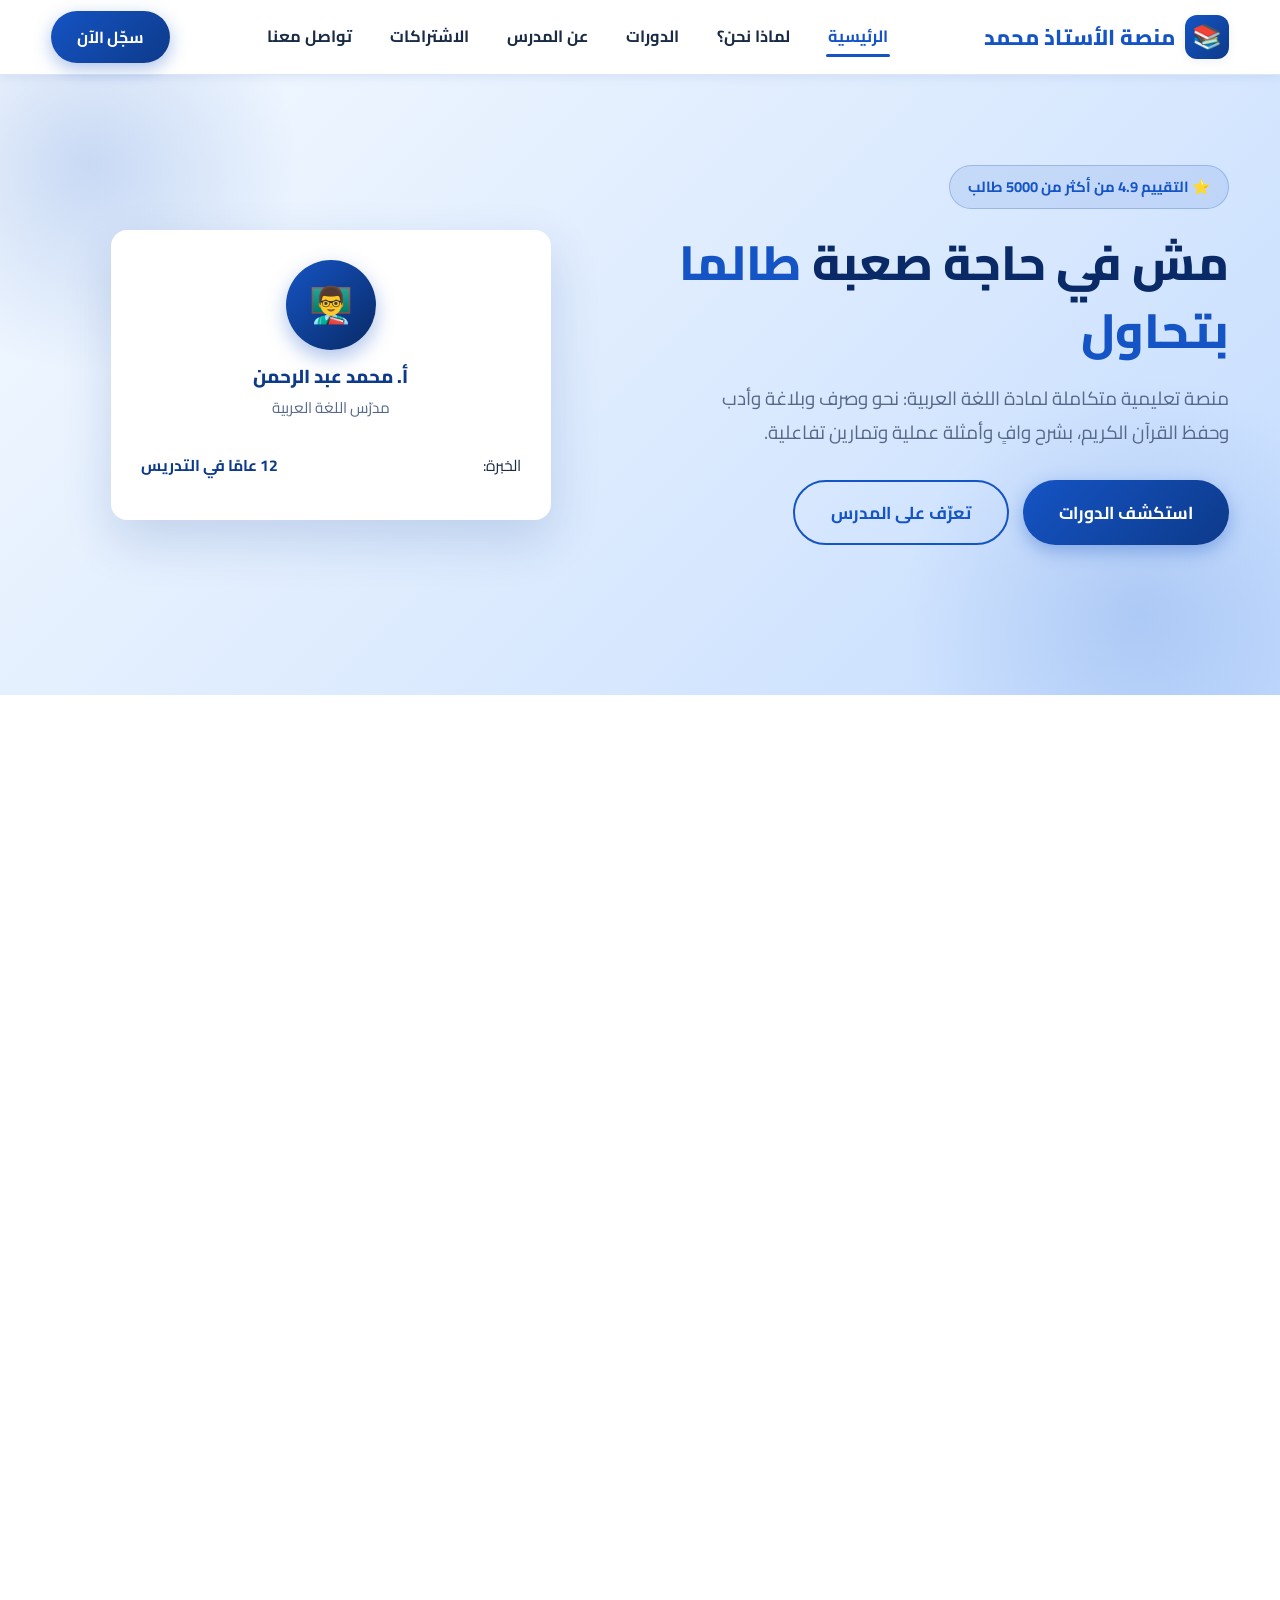
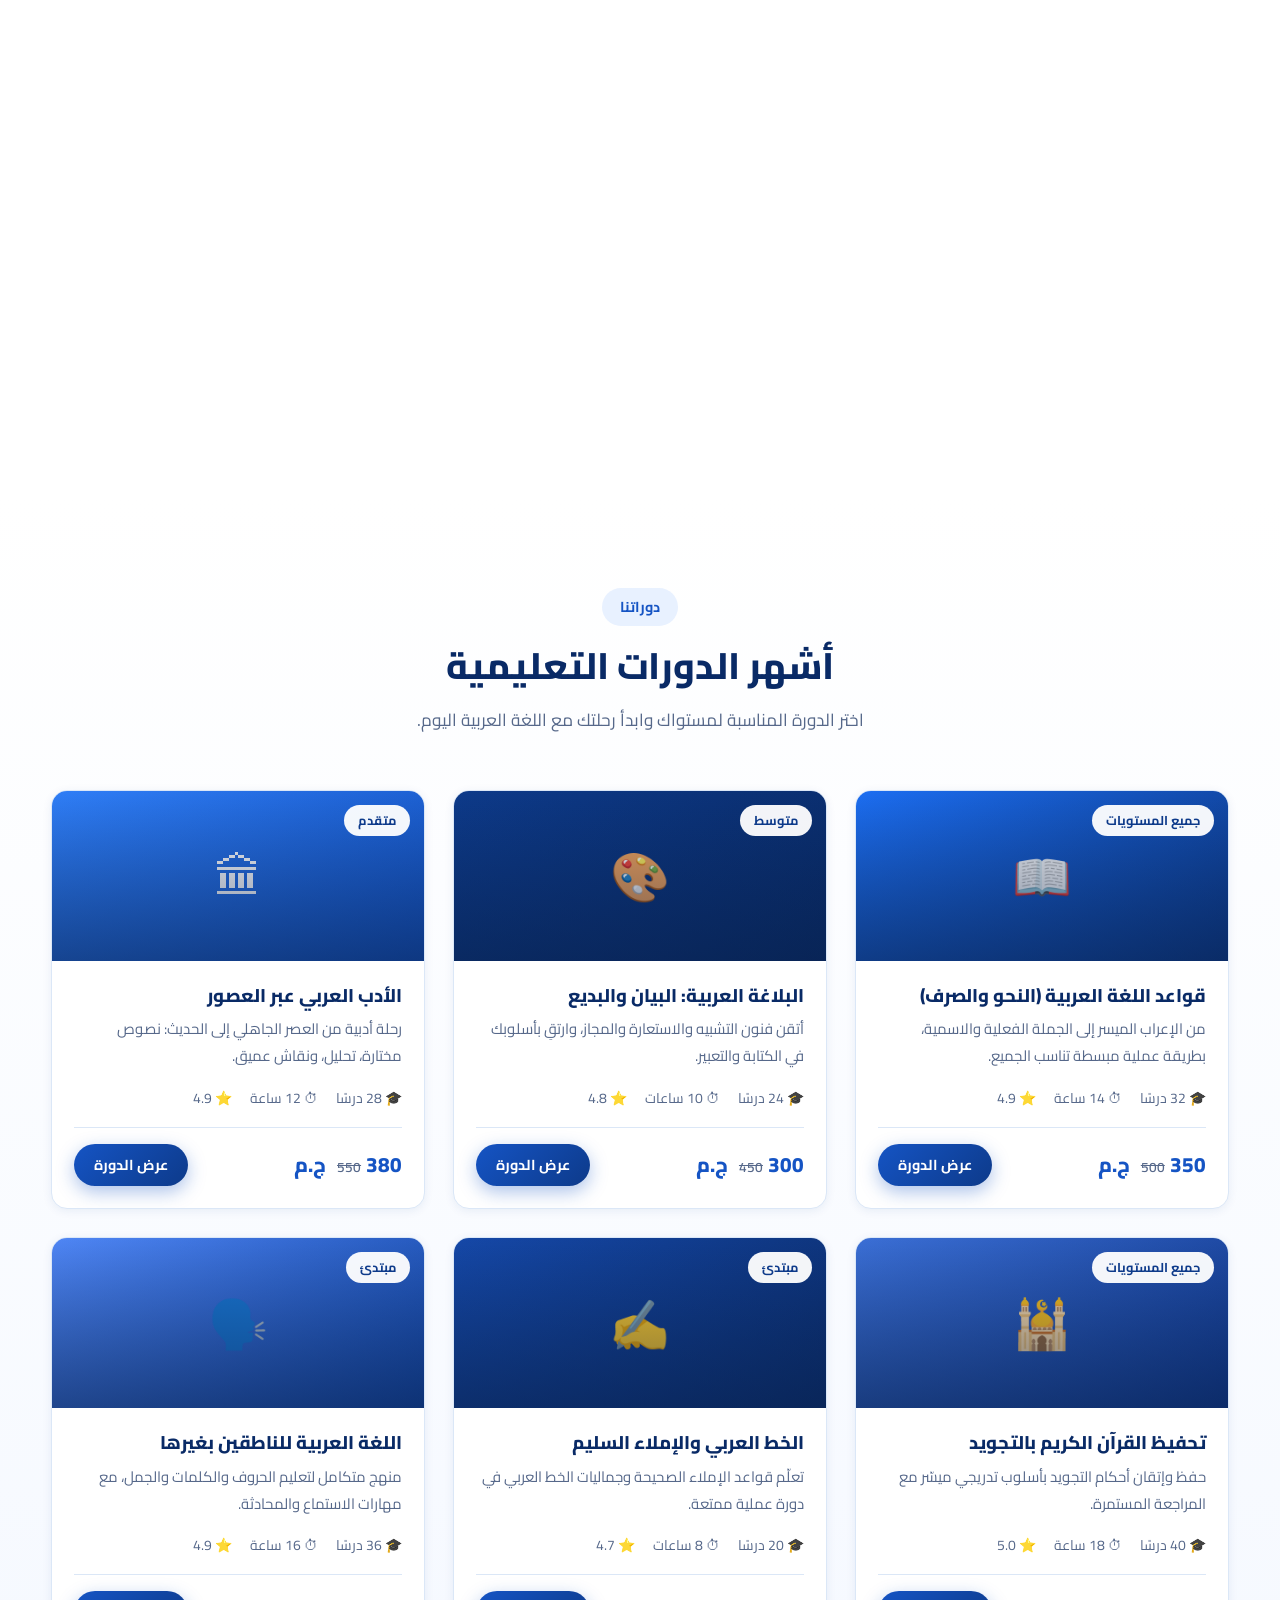
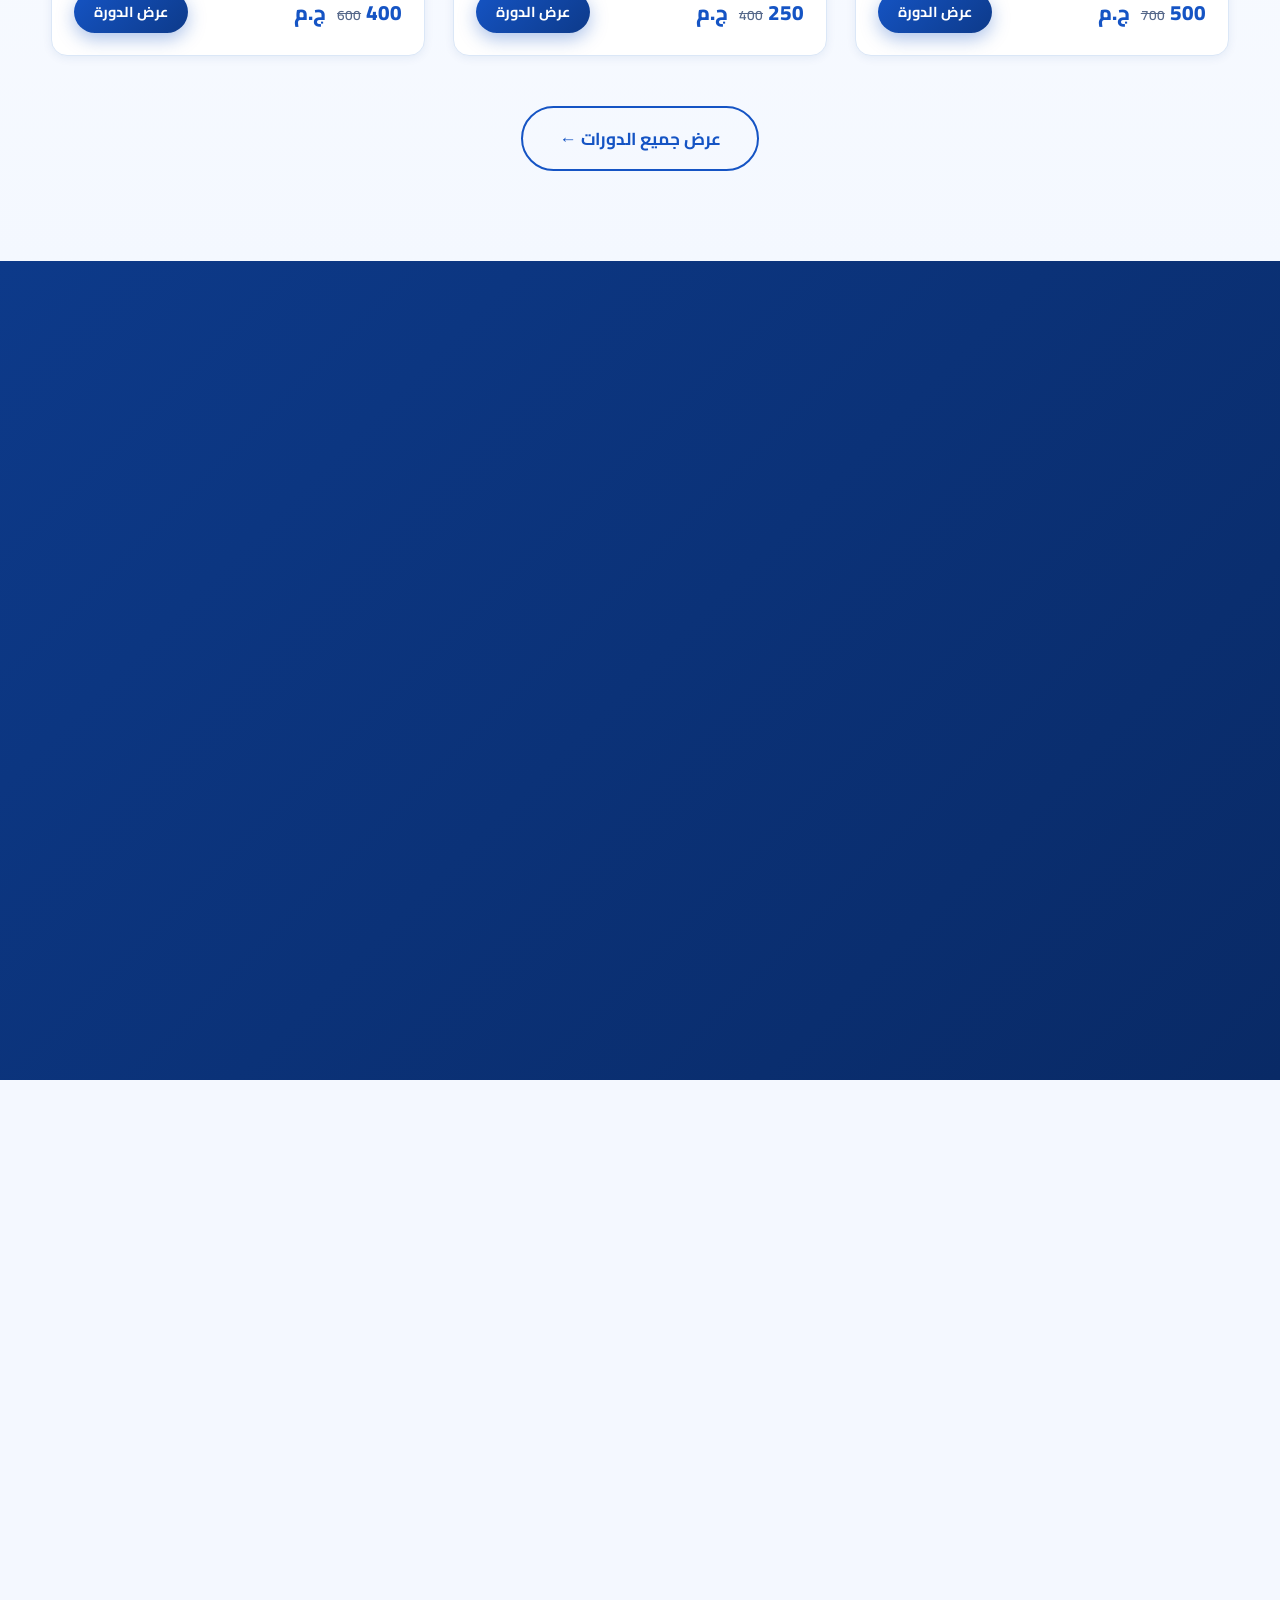
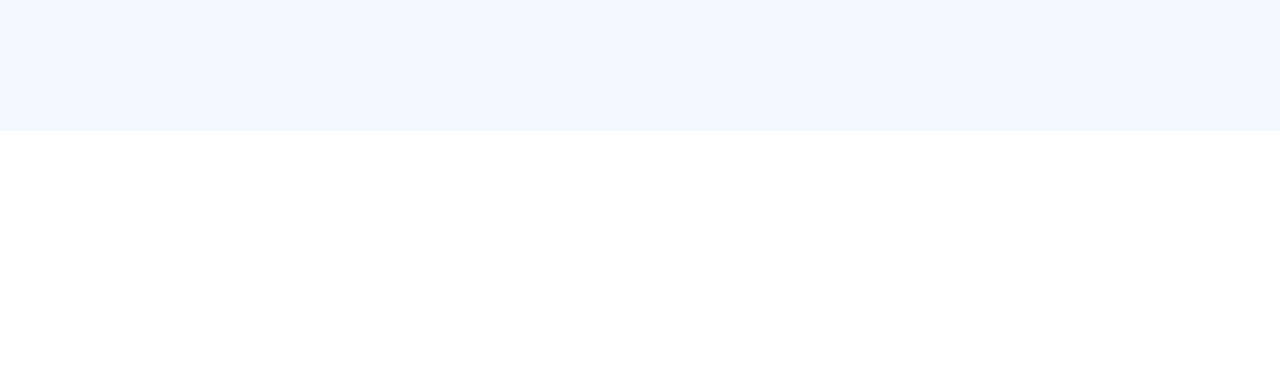
==== index.html @ e125569a "111" ====
<!DOCTYPE html>
<html lang="ar" dir="rtl">
<head>
  <meta charset="UTF-8" />
  <meta name="viewport" content="width=device-width, initial-scale=1.0" />
  <meta name="description" content="منصة الأستاذ محمد لتعليم اللغة العربية - قواعد، بلاغة، أدب، وقرآن كريم بطريقة عصرية وممتعة" />
  <title>منصة الأستاذ محمد | تعلم اللغة العربية باحتراف</title>

  <!-- خط Cairo العربي من Google Fonts -->
  <link rel="preconnect" href="https://fonts.googleapis.com" />
  <link rel="preconnect" href="https://fonts.gstatic.com" crossorigin />
  <link href="https://fonts.googleapis.com/css2?family=Cairo:wght@400;600;700;800;900&display=swap" rel="stylesheet" />

  <!-- ملف التنسيقات -->
  <link rel="stylesheet" href="css/style.css" />

  <link rel="icon" href="data:image/svg+xml,<svg xmlns='http://www.w3.org/2000/svg' viewBox='0 0 100 100'><text y='.9em' font-size='90'>📚</text></svg>" />
</head>
<body>

  <!-- ===================== شريط التنقل ===================== -->
  <nav class="navbar">
    <div class="container">
      <a href="index.html" class="logo">
        <span class="logo-icon">📚</span>
        <span>منصة الأستاذ محمد</span>
      </a>

      <ul class="nav-links">
        <li><a href="#home" class="active">الرئيسية</a></li>
        <li><a href="#features">لماذا نحن؟</a></li>
        <li><a href="#courses">الدورات</a></li>
        <li><a href="#teacher">عن المدرس</a></li>
        <li><a href="#pricing">الاشتراكات</a></li>
        <li><a href="#contact">تواصل معنا</a></li>
      </ul>

      <div class="nav-actions">
        <a href="#contact" class="btn btn-primary">سجّل الآن</a>
        <button class="menu-toggle" aria-label="القائمة">☰</button>
      </div>
    </div>
  </nav>

  <!-- ===================== قسم البطل (Hero) ===================== -->
  <header class="hero" id="home">
    <div class="container">
      <div class="hero-text">
        <span class="hero-badge">⭐ التقييم 4.9 من أكثر من 5000 طالب</span>
        <h1>مش في حاجة صعبة <span>طالما بتحاول</span></h1>
        <p>منصة تعليمية متكاملة لمادة اللغة العربية: نحو وصرف وبلاغة وأدب وحفظ القرآن الكريم، بشرح وافٍ وأمثلة عملية وتمارين تفاعلية.</p>
        <div class="hero-cta">
          <a href="#courses" class="btn btn-primary btn-lg">استكشف الدورات</a>
          <a href="#teacher" class="btn btn-outline btn-lg">تعرّف على المدرس</a>
        </div>
      </div>

      <div class="hero-visual">
        <div class="hero-card reveal visible">
          <div class="teacher-avatar">👨‍🏫</div>
          <h3>أ. محمد عبد الرحمن</h3>
          <p class="role">مدرّس اللغة العربية</p>
          <div class="card-row"><span>الخبرة:</span><b>12 عامًا في التدريس</b></div>
        </div>
      </div>
    </div>
  </header>

  <!-- ===================== لماذا نحن؟ ===================== -->
  <section class="section features" id="features">
    <div class="container">
      <div class="section-head reveal">
        <span class="section-tag">مميزات المنصة</span>
        <h2>لماذا تختار منصة الأستاذ محمد؟</h2>
        <p>جمعنا لك كل ما تحتاجه لتتقن اللغة العربية في مكان واحد، بطرق تدريس حديثة تناسب جميع الأعمار والمستويات.</p>
      </div>

      <div class="features-grid">
        <div class="feature-card reveal">
          <div class="feature-icon">🎯</div>
          <h3>شرح مبسّط ومنهجي</h3>
          <p>دروس مرتبة خطوة بخطوة تبدأ معك من الأساسيات حتى الاحتراف، مع أمثلة من الحياة اليومية.</p>
        </div>
        <div class="feature-card reveal">
          <div class="feature-icon">🎥</div>
          <h3>فيديوهات عالية الجودة</h3>
          <p>دروس مسجّلة بوضوح تام مع شاشة شرائح تفاعلية، يمكنك مشاهدتها في أي وقت ومن أي مكان.</p>
        </div>
        <div class="feature-card reveal">
          <div class="feature-icon">📝</div>
          <h3>تمارين واختبارات تفاعلية</h3>
          <p>تدرب على ما تعلمته بتمارين متنوعة واختبارات تصحيح فوري لقياس مستواك باستمرار.</p>
        </div>
        <div class="feature-card reveal">
          <div class="feature-icon">🕒</div>
          <h3>حصص مباشرة أسبوعية</h3>
          <p>جلسات أسئلة وأجوبة مباشرة مع الأستاذ لمراجعة الدروس والإجابة عن استفساراتك.</p>
        </div>
        <div class="feature-card reveal">
          <div class="feature-icon">📜</div>
          <h3>شهادات إتمام معتمدة</h3>
          <p>احصل على شهادة إتمام لكل دورة، تعزز سيرتك الذاتية وتمنحك ثقة في مهاراتك.</p>
        </div>
        <div class="feature-card reveal">
          <div class="feature-icon">💬</div>
          <h3>مجتمع طلابي نشط</h3>
          <p>انضم إلى مجموعة طلابية يشارك فيها الجميع الأسئلة والإجابات والموارد التعليمية.</p>
        </div>
      </div>
    </div>
  </section>

  <!-- ===================== الدورات ===================== -->
  <section class="section courses-section" id="courses">
    <div class="container">
      <div class="section-head reveal">
        <span class="section-tag">دوراتنا</span>
        <h2>أشهر الدورات التعليمية</h2>
        <p>اختر الدورة المناسبة لمستواك وابدأ رحلتك مع اللغة العربية اليوم.</p>
      </div>

      <div class="courses-grid">
        <!-- دورة 1 -->
        <article class="course-card reveal">
          <div class="course-banner banner-1">
            <span>📖</span>
            <span class="course-level">جميع المستويات</span>
          </div>
          <div class="course-body">
            <h3>قواعد اللغة العربية (النحو والصرف)</h3>
            <p class="course-desc">من الإعراب الميسر إلى الجملة الفعلية والاسمية، بطريقة عملية مبسطة تناسب الجميع.</p>
            <div class="course-meta">
              <span>🎓 32 درسًا</span>
              <span>⏱ 14 ساعة</span>
              <span>⭐ 4.9</span>
            </div>
            <div class="course-footer">
              <span class="course-price">350 <small>500</small> ج.م</span>
              <a href="course.html" class="btn btn-primary btn-small">عرض الدورة</a>
            </div>
          </div>
        </article>

        <!-- دورة 2 -->
        <article class="course-card reveal">
          <div class="course-banner banner-2">
            <span>🎨</span>
            <span class="course-level">متوسط</span>
          </div>
          <div class="course-body">
            <h3>البلاغة العربية: البيان والبديع</h3>
            <p class="course-desc">أتقن فنون التشبيه والاستعارة والمجاز، وارتقِ بأسلوبك في الكتابة والتعبير.</p>
            <div class="course-meta">
              <span>🎓 24 درسًا</span>
              <span>⏱ 10 ساعات</span>
              <span>⭐ 4.8</span>
            </div>
            <div class="course-footer">
              <span class="course-price">300 <small>450</small> ج.م</span>
              <a href="course.html" class="btn btn-primary btn-small">عرض الدورة</a>
            </div>
          </div>
        </article>

        <!-- دورة 3 -->
        <article class="course-card reveal">
          <div class="course-banner banner-3">
            <span>🏛</span>
            <span class="course-level">متقدم</span>
          </div>
          <div class="course-body">
            <h3>الأدب العربي عبر العصور</h3>
            <p class="course-desc">رحلة أدبية من العصر الجاهلي إلى الحديث: نصوص مختارة، تحليل، ونقاش عميق.</p>
            <div class="course-meta">
              <span>🎓 28 درسًا</span>
              <span>⏱ 12 ساعة</span>
              <span>⭐ 4.9</span>
            </div>
            <div class="course-footer">
              <span class="course-price">380 <small>550</small> ج.م</span>
              <a href="course.html" class="btn btn-primary btn-small">عرض الدورة</a>
            </div>
          </div>
        </article>

        <!-- دورة 4 -->
        <article class="course-card reveal">
          <div class="course-banner banner-4">
            <span>🕌</span>
            <span class="course-level">جميع المستويات</span>
          </div>
          <div class="course-body">
            <h3>تحفيظ القرآن الكريم بالتجويد</h3>
            <p class="course-desc">حفظ وإتقان أحكام التجويد بأسلوب تدريجي ميسّر مع المراجعة المستمرة.</p>
            <div class="course-meta">
              <span>🎓 40 درسًا</span>
              <span>⏱ 18 ساعة</span>
              <span>⭐ 5.0</span>
            </div>
            <div class="course-footer">
              <span class="course-price">500 <small>700</small> ج.م</span>
              <a href="course.html" class="btn btn-primary btn-small">عرض الدورة</a>
            </div>
          </div>
        </article>

        <!-- دورة 5 -->
        <article class="course-card reveal">
          <div class="course-banner banner-5">
            <span>✍️</span>
            <span class="course-level">مبتدئ</span>
          </div>
          <div class="course-body">
            <h3>الخط العربي والإملاء السليم</h3>
            <p class="course-desc">تعلّم قواعد الإملاء الصحيحة وجماليات الخط العربي في دورة عملية ممتعة.</p>
            <div class="course-meta">
              <span>🎓 20 درسًا</span>
              <span>⏱ 8 ساعات</span>
              <span>⭐ 4.7</span>
            </div>
            <div class="course-footer">
              <span class="course-price">250 <small>400</small> ج.م</span>
              <a href="course.html" class="btn btn-primary btn-small">عرض الدورة</a>
            </div>
          </div>
        </article>

        <!-- دورة 6 -->
        <article class="course-card reveal">
          <div class="course-banner banner-6">
            <span>🗣️</span>
            <span class="course-level">مبتدئ</span>
          </div>
          <div class="course-body">
            <h3>اللغة العربية للناطقين بغيرها</h3>
            <p class="course-desc">منهج متكامل لتعليم الحروف والكلمات والجمل، مع مهارات الاستماع والمحادثة.</p>
            <div class="course-meta">
              <span>🎓 36 درسًا</span>
              <span>⏱ 16 ساعة</span>
              <span>⭐ 4.9</span>
            </div>
            <div class="course-footer">
              <span class="course-price">400 <small>600</small> ج.م</span>
              <a href="course.html" class="btn btn-primary btn-small">عرض الدورة</a>
            </div>
          </div>
        </article>
      </div>

      <div class="center-btn reveal">
        <a href="courses.html" class="btn btn-outline btn-lg">عرض جميع الدورات ←</a>
      </div>
    </div>
  </section>

  <!-- ===================== عن المدرس ===================== -->
  <section class="section teacher-section" id="teacher">
    <div class="container">
      <div class="section-head reveal">
        <span class="section-tag">تعرّف على المدرس</span>
        <h2>من هو أ. محمد عبد الرحمن؟</h2>
        <p>مدرس لغة عربية بخبرة تتجاوز 12 عامًا في تدريس مختلف المراحل التعليمية.</p>
      </div>

      <div class="teacher-grid">
        <div class="teacher-photo reveal">
          <div class="avatar-lg">👨‍🏫</div>
          <h3>أ. محمد عبد الرحمن</h3>
          <p>مدرّس اللغة العربية وعلومها</p>
        </div>
        <div class="teacher-info reveal">
          <p>
            حاصل على ليسانس الآداب قسم اللغة العربية، وليسانس دار العلوم، وخبير معتمد في تدريس النحو
            والبلاغة والأدب من الوزارة. يمتلك خبرة تزيد عن 12 عامًا في تدريس طلاب المرحلة الثانوية والجامعية
            وكذلك الراغبين في إتقان اللغة العربية من غير الناطقين بها.
          </p>
          <ul class="teacher-list">
            <li><span class="check">✓</span> تدريس النحو والصرف بمنهجية جديدة تجعل القواعد سهلة وممتعة</li>
            <li><span class="check">✓</span> إعداد أكثر من 40 دورة تعليمية منظمة ومنفذة باحترافية</li>
            <li><span class="check">✓</span> حاصل على شهادة إجازة في القرآن الكريم برواية حفص عن عاصم</li>
            <li><span class="check">✓</span> مدرب معتمد في تنمية مهارات الكتابة والتعبير وتحليل النصوص</li>
            <li><span class="check">✓</span> مؤسس مبادرات لنشر حب اللغة العربية بين النشء</li>
          </ul>
          <div class="teacher-chips">
            <span class="chip">🎓 ليسانس آداب - لغة عربية</span>
            <span class="chip">🎓 ليسانس دار العلوم</span>
            <span class="chip">📜 إجازة قرآن</span>
            <span class="chip">👨‍🏫 خبير تدريس</span>
          </div>
        </div>
      </div>
    </div>
  </section>

  <!-- ===================== آراء الطلاب ===================== -->
  <section class="section testimonials" id="testimonials">
    <div class="container">
      <div class="section-head reveal">
        <span class="section-tag">ماذا قالوا عنا؟</span>
        <h2>آراء طلابنا</h2>
        <p>تجارب حقيقية من طلاب استفادوا من المنصة وحققوا نتائج مذهلة.</p>
      </div>

      <div class="testimonials-grid">
        <div class="testimonial-card reveal">
          <div class="testimonial-stars">★★★★★</div>
          <blockquote>كان النحو هو العائق الأكبر أمامي، لكن بعد دورة الأستاذ محمد أصبحت أشرح القواعد لزملائي! أسلوب رائع وبسيط جدًا.</blockquote>
          <div class="testimonial-author">
            <span class="testimonial-avatar">أ</span>
            <div>
              <b>أحمد سعيد</b>
              <span>طالب بالصف الثالث الثانوي</span>
            </div>
          </div>
        </div>

        <div class="testimonial-card reveal">
          <div class="testimonial-stars">★★★★★</div>
          <blockquote>دورة البلاغة فاقت توقعاتي تمامًا. التمارين التفاعلية والحصص المباشرة جعلتني أعشق المادة بدلًا من حفظها فقط.</blockquote>
          <div class="testimonial-author">
            <span class="testimonial-avatar">م</span>
            <div>
              <b>مريم خالد</b>
              <span>طالبة جامعية - كلية الآداب</span>
            </div>
          </div>
        </div>

        <div class="testimonial-card reveal">
          <div class="testimonial-stars">★★★★★</div>
          <blockquote>ابنتي الصغيرة تتعلم الآن على منصة الأستاذ محمد وتحفظ القرآن بإتقان مع التجويد. شرح هادئ ومشجع يناسب الأطفال.</blockquote>
          <div class="testimonial-author">
            <span class="testimonial-avatar">س</span>
            <div>
              <b>سارة محمود</b>
              <span>ولية أمر - تحفيظ قرآن</span>
            </div>
          </div>
        </div>
      </div>
    </div>
  </section>

  <!-- ===================== الاشتراكات ===================== -->
  <section class="section pricing-section" id="pricing">
    <div class="container">
      <div class="section-head reveal">
        <span class="section-tag">باقات الاشتراك</span>
        <h2>اختر الخطة المناسبة لك</h2>
        <p>اشتراكات مرنة تناسب الجميع، مع خصومات خاصة للطلاب والاشتراكات العائلية.</p>
      </div>

      <div class="pricing-grid">
        <div class="price-card reveal">
          <h3>الاشتراك الأساسي</h3>
          <div class="price-amount">200 <small>ج.م / شهريًا</small></div>
          <ul>
            <li><span class="check">✓</span> الوصول إلى 5 دورات مسجلة</li>
            <li><span class="check">✓</span> فيديوهات بجودة عالية</li>
            <li><span class="check">✓</span> تمارين تفاعلية</li>
            <li><span class="check">✓</span> شهادة إتمام</li>
            <li><span class="check">✗</span> حصص مباشرة أسبوعية</li>
          </ul>
          <a href="#contact" class="btn btn-outline">ابدأ الآن</a>
        </div>

        <div class="price-card featured reveal">
          <span class="badge">الأكثر شيوعًا</span>
          <h3>الاشتراك الاحترافي</h3>
          <div class="price-amount">350 <small>ج.م / شهريًا</small></div>
          <ul>
            <li><span class="check">✓</span> الوصول إلى جميع الدورات المسجلة</li>
            <li><span class="check">✓</span> حصص مباشرة أسبوعية</li>
            <li><span class="check">✓</span> تصحيح رسائل اللجوء للمدرس</li>
            <li><span class="check">✓</span> مذاكرات ومراجعات نهائية</li>
            <li><span class="check">✓</span> شهادات + إمكانية التحميل</li>
          </ul>
          <a href="#contact" class="btn btn-primary">ابدأ الآن</a>
        </div>

        <div class="price-card reveal">
          <h3>الاشتراك العائلي</h3>
          <div class="price-amount">600 <small>ج.م / شهريًا</small></div>
          <ul>
            <li><span class="check">✓</span> حتى 4 حسابات لأفراد العائلة</li>
            <li><span class="check">✓</span> جميع مزايا الاشتراك الاحترافي</li>
            <li><span class="check">✓</span> جدول مذاكرة مخصص لكل فرد</li>
            <li><span class="check">✓</span> تقارير تقدم أسبوعية</li>
            <li><span class="check">✓</span> دعم فني مميز</li>
          </ul>
          <a href="#contact" class="btn btn-outline">ابدأ الآن</a>
        </div>
      </div>
    </div>
  </section>

  <!-- ===================== تواصل معنا ===================== -->
  <section class="section contact-section" id="contact">
    <div class="container">
      <div class="section-head reveal">
        <span class="section-tag">تواصل معنا</span>
        <h2>هل لديك سؤال؟ راسلنا</h2>
        <p>يسعدنا تواصلك معنا للإجابة عن استفساراتك أو حجز مكان في أي دورة.</p>
      </div>

      <div class="contact-grid">
        <form class="contact-form reveal">
          <div class="form-row">
            <div class="form-group">
              <label for="name">الاسم الكامل</label>
              <input type="text" id="name" placeholder="أدخل اسمك الكامل" />
            </div>
            <div class="form-group">
              <label for="phone">رقم الهاتف</label>
              <input type="tel" id="phone" placeholder="01xxxxxxxxx" />
            </div>
          </div>
          <div class="form-row">
            <div class="form-group">
              <label for="email">البريد الإلكتروني</label>
              <input type="email" id="email" placeholder="example@email.com" />
            </div>
            <div class="form-group">
              <label for="course-select">الدورة المطلوبة</label>
              <select id="course-select">
                <option value="">اختر دورة...</option>
                <option>قواعد اللغة العربية (النحو والصرف)</option>
                <option>البلاغة العربية</option>
                <option>الأدب العربي عبر العصور</option>
                <option>تحفيظ القرآن الكريم بالتجويد</option>
                <option>الخط العربي والإملاء</option>
                <option>اللغة العربية للناطقين بغيرها</option>
              </select>
            </div>
          </div>
          <div class="form-group">
            <label for="message">رسالتك</label>
            <textarea id="message" placeholder="اكتب رسالتك أو استفسارك هنا..."></textarea>
          </div>
          <button type="submit" class="btn btn-primary btn-lg" style="width: 100%;">إرسال الرسالة 📨</button>
        </form>

        <div class="contact-info reveal">
          <div class="info-card">
            <span class="info-icon">📍</span>
            <div>
              <b>العنوان</b>
              <span>12 شارع التحرير، القاهرة، مصر</span>
            </div>
          </div>
          <div class="info-card">
            <span class="info-icon">📞</span>
            <div>
              <b>رقم الهاتف</b>
              <span dir="ltr">+20 100 123 4567</span>
            </div>
          </div>
          <div class="info-card">
            <span class="info-icon">✉️</span>
            <div>
              <b>البريد الإلكتروني</b>
              <span dir="ltr">contact@mcademy.com</span>
            </div>
          </div>
          <div class="info-card">
            <span class="info-icon">🕘</span>
            <div>
              <b>مواعيد العمل</b>
              <span>السبت - الخميس | 9 صباحًا - 9 مساءً</span>
            </div>
          </div>
          <div class="socials">
            <a href="#" class="social-btn" aria-label="فيسبوك">📘</a>
            <a href="#" class="social-btn" aria-label="يوتيوب">▶️</a>
            <a href="#" class="social-btn" aria-label="واتساب">💬</a>
            <a href="#" class="social-btn" aria-label="تويتر">🐦</a>
          </div>
        </div>
      </div>
    </div>
  </section>

  <!-- ===================== الفوتر ===================== -->
  <footer class="footer">
    <div class="container">
      <div class="footer-grid">
        <div>
          <a href="index.html" class="logo">
            <span class="logo-icon">📚</span>
            <span>منصة الأستاذ محمد</span>
          </a>
          <p>منصة تعليمية متخصصة في اللغة العربية وعلومها، نهدف لنشر حب العربية وتيسير تعلمها لكل من يريد إتقانها.</p>
        </div>
        <div>
          <h4>روابط سريعة</h4>
          <ul class="footer-links">
            <li><a href="#home">الرئيسية</a></li>
            <li><a href="#courses">الدورات</a></li>
            <li><a href="#teacher">عن المدرس</a></li>
            <li><a href="#pricing">الاشتراكات</a></li>
          </ul>
        </div>
        <div>
          <h4>الدورات</h4>
          <ul class="footer-links">
            <li><a href="courses.html">قواعد اللغة العربية</a></li>
            <li><a href="courses.html">البلاغة العربية</a></li>
            <li><a href="courses.html">الأدب العربي</a></li>
            <li><a href="courses.html">تحفيظ القرآن</a></li>
          </ul>
        </div>
        <div>
          <h4>النشرة البريدية</h4>
          <p>اشترك ليصلك جديد الدورات والعروض الحصرية:</p>
          <form class="newsletter-box">
            <input type="email" placeholder="بريدك الإلكتروني..." />
            <button type="submit">اشترك</button>
          </form>
        </div>
      </div>
      <div class="footer-bottom">
        <p>© 2026 منصة الأستاذ محمد - جميع الحقوق محفوظة | صُنع بحب للغة العربية 💙</p>
      </div>
    </div>
  </footer>

  <!-- زر العودة للأعلى -->
  <button class="back-to-top" aria-label="العودة للأعلى">↑</button>

  <!-- ملف الجافاسكريبت -->
  <script src="js/main.js"></script>
</body>
</html>
---- css/style.css ----
/* =============================================
   منصة الأستاذ محمد - لغة عربية
   الألوان: أزرق وأبيض
   ============================================= */

:root {
  --primary: #1554c4;
  --primary-dark: #0d3a8a;
  --primary-darker: #092a66;
  --primary-light: #e8f1ff;
  --accent: #f5a623;
  --white: #ffffff;
  --off-white: #f4f8ff;
  --text: #1a2b45;
  --text-soft: #56688a;
  --border: #dbe7f7;
  --shadow-sm: 0 2px 10px rgba(13, 58, 138, 0.08);
  --shadow-md: 0 8px 30px rgba(13, 58, 138, 0.12);
  --shadow-lg: 0 20px 50px rgba(13, 58, 138, 0.16);
  --radius: 16px;
  --radius-sm: 10px;
  --transition: transform 0.3s ease, box-shadow 0.3s ease, background-color 0.3s ease, color 0.3s ease, border-color 0.3s ease, opacity 0.3s ease, padding 0.3s ease;
}

* {
  margin: 0;
  padding: 0;
  box-sizing: border-box;
}

html {
  scroll-behavior: smooth;
}

body {
  font-family: "Cairo", "Tajawal", "Segoe UI", Tahoma, sans-serif;
  background: var(--white);
  color: var(--text);
  direction: rtl;
  line-height: 1.8;
  overflow-x: hidden;
}

h1, h2, h3, h4, h5, h6 {
  font-weight: 800;
  line-height: 1.4;
  color: var(--primary-darker);
}

a {
  text-decoration: none;
  color: inherit;
}

img {
  max-width: 100%;
  display: block;
}

.container {
  width: min(1200px, 92%);
  margin-inline: auto;
}

/* ===================== شريط التنقل ===================== */
.navbar {
  position: sticky;
  top: 0;
  z-index: 1000;
  background: rgba(255, 255, 255, 0.92);
  backdrop-filter: blur(12px);
  border-bottom: 1px solid var(--border);
  box-shadow: var(--shadow-sm);
}

.navbar .container {
  display: flex;
  align-items: center;
  justify-content: space-between;
  height: 74px;
}

.logo {
  display: flex;
  align-items: center;
  gap: 10px;
  font-size: 1.35rem;
  font-weight: 800;
  color: var(--primary);
}

.logo-icon {
  width: 44px;
  height: 44px;
  border-radius: 12px;
  background: linear-gradient(135deg, var(--primary), var(--primary-dark));
  display: grid;
  place-items: center;
  color: #fff;
  font-size: 1.5rem;
  box-shadow: var(--shadow-sm);
}

.nav-links {
  display: flex;
  align-items: center;
  gap: 34px;
  list-style: none;
}

.nav-links a {
  font-weight: 700;
  font-size: 1.02rem;
  color: var(--text);
  position: relative;
  padding: 6px 2px;
  transition: var(--transition);
}

.nav-links a::after {
  content: "";
  position: absolute;
  bottom: 0;
  right: 0;
  width: 0;
  height: 3px;
  border-radius: 3px;
  background: var(--primary);
  transition: var(--transition);
}

.nav-links a:hover,
.nav-links a.active {
  color: var(--primary);
}

.nav-links a:hover::after,
.nav-links a.active::after {
  width: 100%;
}

.nav-actions {
  display: flex;
  align-items: center;
  gap: 12px;
}

.btn {
  display: inline-flex;
  align-items: center;
  justify-content: center;
  gap: 8px;
  padding: 12px 26px;
  border-radius: 50px;
  font-family: inherit;
  font-size: 1rem;
  font-weight: 700;
  border: none;
  cursor: pointer;
  transition: var(--transition);
}

.btn-primary {
  background: linear-gradient(135deg, var(--primary), var(--primary-dark));
  color: #fff;
  box-shadow: 0 6px 18px rgba(21, 84, 196, 0.35);
}

.btn-primary:hover {
  transform: translateY(-3px);
  box-shadow: 0 10px 26px rgba(21, 84, 196, 0.45);
}

.btn-outline {
  background: transparent;
  border: 2px solid var(--primary);
  color: var(--primary);
}

.btn-outline:hover {
  background: var(--primary-light);
}

.btn-light {
  background: #fff;
  color: var(--primary);
  box-shadow: 0 6px 18px rgba(0, 0, 0, 0.15);
}

.btn-light:hover {
  transform: translateY(-3px);
}

.btn-lg {
  padding: 15px 36px;
  font-size: 1.08rem;
}

.menu-toggle {
  display: none;
  background: none;
  border: none;
  font-size: 1.8rem;
  color: var(--primary-dark);
  cursor: pointer;
}

/* ===================== قسم البطل ===================== */
.hero {
  position: relative;
  background: linear-gradient(135deg, #f4f9ff 0%, #dbeafe 55%, #c4dcff 100%);
  padding: 90px 0 110px;
  overflow: hidden;
}

.hero::before {
  content: "";
  position: absolute;
  top: -120px;
  left: -120px;
  width: 420px;
  height: 420px;
  border-radius: 50%;
  background: radial-gradient(circle, rgba(21, 84, 196, 0.18), transparent 70%);
}

.hero::after {
  content: "";
  position: absolute;
  bottom: -160px;
  right: -100px;
  width: 480px;
  height: 480px;
  border-radius: 50%;
  background: radial-gradient(circle, rgba(21, 84, 196, 0.16), transparent 70%);
}

.hero .container {
  position: relative;
  z-index: 2;
  display: grid;
  grid-template-columns: 1fr 1fr;
  gap: 60px;
  align-items: center;
}

.hero-badge {
  display: inline-flex;
  align-items: center;
  gap: 8px;
  background: rgba(21, 84, 196, 0.1);
  color: var(--primary);
  border: 1px solid rgba(21, 84, 196, 0.25);
  padding: 8px 18px;
  border-radius: 50px;
  font-size: 0.92rem;
  font-weight: 700;
  margin-bottom: 20px;
}

.hero h1 {
  font-size: 3rem;
  margin-bottom: 18px;
}

.hero h1 span {
  color: var(--primary);
  position: relative;
}

.hero p {
  font-size: 1.18rem;
  color: var(--text-soft);
  margin-bottom: 30px;
  max-width: 520px;
}

.hero-cta {
  display: flex;
  gap: 14px;
  flex-wrap: wrap;
  margin-bottom: 40px;
}

.hero-stats {
  display: flex;
  gap: 40px;
  flex-wrap: wrap;
}

.stat {
  text-align: center;
}

.stat strong {
  display: block;
  font-size: 1.9rem;
  color: var(--primary);
}

.stat span {
  font-size: 0.95rem;
  color: var(--text-soft);
  font-weight: 600;
}

.hero-visual {
  position: relative;
  display: flex;
  justify-content: center;
}

.hero-card {
  background: #fff;
  border-radius: var(--radius);
  box-shadow: var(--shadow-lg);
  padding: 30px;
  width: 100%;
  max-width: 440px;
}

.teacher-avatar {
  width: 90px;
  height: 90px;
  border-radius: 50%;
  background: linear-gradient(135deg, var(--primary), var(--primary-darker));
  color: #fff;
  display: grid;
  place-items: center;
  font-size: 2.2rem;
  margin: 0 auto 14px;
  box-shadow: 0 8px 20px rgba(21, 84, 196, 0.35);
}

.hero-card h3 {
  text-align: center;
  color: var(--primary-dark);
  margin-bottom: 4px;
}

.hero-card .role {
  text-align: center;
  color: var(--text-soft);
  font-size: 0.95rem;
  margin-bottom: 20px;
}

.card-row {
  display: flex;
  justify-content: space-between;
  padding: 10px 0;
  border-bottom: 1px dashed var(--border);
  font-size: 0.98rem;
}

.card-row:last-child {
  border-bottom: none;
}

.card-row b {
  color: var(--primary-dark);
}

.rating-badge {
  display: inline-flex;
  align-items: center;
  gap: 5px;
  background: var(--accent);
  color: #fff;
  padding: 4px 14px;
  border-radius: 50px;
  font-weight: 700;
  font-size: 0.9rem;
}

/* موجات أسفل الهيرو */
.wave {
  position: absolute;
  bottom: -1px;
  left: 0;
  width: 100%;
  line-height: 0;
}

/* ===================== الأقسام العامة ===================== */
.section {
  padding: 90px 0;
}

.section-head {
  text-align: center;
  max-width: 640px;
  margin: 0 auto 55px;
}

.section-head h2 {
  font-size: 2.3rem;
  margin-bottom: 12px;
}

.section-head p {
  color: var(--text-soft);
  font-size: 1.08rem;
}

.section-tag {
  display: inline-block;
  background: var(--primary-light);
  color: var(--primary);
  padding: 6px 18px;
  border-radius: 50px;
  font-weight: 700;
  font-size: 0.9rem;
  margin-bottom: 14px;
}

/* ===================== المزايا ===================== */
.features {
  background: var(--white);
}

.features-grid {
  display: grid;
  grid-template-columns: repeat(auto-fit, minmax(250px, 1fr));
  gap: 26px;
}

.feature-card {
  background: var(--off-white);
  border: 1px solid var(--border);
  border-radius: var(--radius);
  padding: 34px 28px;
  transition: var(--transition);
  position: relative;
  overflow: hidden;
}

.feature-card::before {
  content: "";
  position: absolute;
  top: 0;
  right: 0;
  width: 100%;
  height: 4px;
  background: linear-gradient(90deg, var(--primary), var(--accent));
  transform: scaleX(0);
  transform-origin: right;
  transition: var(--transition);
}

.feature-card:hover {
  transform: translateY(-8px);
  box-shadow: var(--shadow-md);
}

.feature-card:hover::before {
  transform: scaleX(1);
}

.feature-icon {
  width: 62px;
  height: 62px;
  border-radius: 16px;
  background: linear-gradient(135deg, var(--primary), var(--primary-dark));
  color: #fff;
  display: grid;
  place-items: center;
  font-size: 1.7rem;
  margin-bottom: 18px;
  box-shadow: 0 8px 18px rgba(21, 84, 196, 0.3);
}

.feature-card h3 {
  font-size: 1.2rem;
  margin-bottom: 10px;
}

.feature-card p {
  color: var(--text-soft);
  font-size: 0.97rem;
}

/* ===================== الكورسات ===================== */
.courses-section {
  background: linear-gradient(180deg, var(--white), var(--off-white));
}

.courses-grid {
  display: grid;
  grid-template-columns: repeat(auto-fill, minmax(280px, 1fr));
  gap: 28px;
}

.course-card {
  background: #fff;
  border-radius: var(--radius);
  overflow: hidden;
  border: 1px solid var(--border);
  box-shadow: var(--shadow-sm);
  transition: var(--transition);
  display: flex;
  flex-direction: column;
}

.course-card:hover {
  transform: translateY(-8px);
  box-shadow: var(--shadow-md);
}

.course-banner {
  height: 170px;
  position: relative;
  display: grid;
  place-items: center;
  color: #fff;
  font-size: 3rem;
  overflow: hidden;
}

.course-banner::after {
  content: "";
  position: absolute;
  inset: 0;
  background: linear-gradient(180deg, transparent, rgba(8, 32, 74, 0.55));
}

.banner-1 {
  background: linear-gradient(135deg, #1c6ef2, #0d3a8a);
}

.banner-2 {
  background: linear-gradient(135deg, #0d3a8a, #092a66);
}

.banner-3 {
  background: linear-gradient(135deg, #2f7ef7, #1554c4);
}

.banner-4 {
  background: linear-gradient(135deg, #3b6fd6, #123a8f);
}

.banner-5 {
  background: linear-gradient(135deg, #1548a8, #0b2d6d);
}

.banner-6 {
  background: linear-gradient(135deg, #4f86f5, #1548a8);
}

.course-level {
  position: absolute;
  top: 14px;
  right: 14px;
  z-index: 2;
  background: rgba(255, 255, 255, 0.95);
  color: var(--primary-dark);
  padding: 4px 14px;
  border-radius: 50px;
  font-size: 0.8rem;
  font-weight: 700;
}

.course-body {
  padding: 22px;
  flex: 1;
  display: flex;
  flex-direction: column;
}

.course-body h3 {
  font-size: 1.15rem;
  margin-bottom: 8px;
  transition: var(--transition);
}

.course-body h3:hover {
  color: var(--primary);
}

.course-desc {
  color: var(--text-soft);
  font-size: 0.93rem;
  margin-bottom: 16px;
  flex: 1;
}

.course-meta {
  display: flex;
  gap: 18px;
  font-size: 0.87rem;
  color: var(--text-soft);
  margin-bottom: 16px;
  flex-wrap: wrap;
}

.course-meta span {
  display: inline-flex;
  align-items: center;
  gap: 5px;
}

.course-footer {
  display: flex;
  align-items: center;
  justify-content: space-between;
  border-top: 1px solid var(--border);
  padding-top: 16px;
}

.course-price {
  font-size: 1.3rem;
  font-weight: 800;
  color: var(--primary);
}

.course-price small {
  font-size: 0.85rem;
  color: var(--text-soft);
  font-weight: 600;
  margin-left: 6px;
  text-decoration: line-through;
}

.btn-small {
  padding: 8px 20px;
  font-size: 0.9rem;
}

.center-btn {
  text-align: center;
  margin-top: 50px;
}

/* ===================== التعريف بالمدرس ===================== */
.teacher-section {
  background: linear-gradient(135deg, var(--primary-dark), var(--primary-darker));
  color: #fff;
  position: relative;
  overflow: hidden;
}

.teacher-section::before {
  content: "";
  position: absolute;
  top: -80px;
  left: -80px;
  width: 300px;
  height: 300px;
  border-radius: 50%;
  background: rgba(255, 255, 255, 0.06);
}

.teacher-section .section-head h2,
.teacher-section .section-tag {
  color: #fff;
}

.teacher-section .section-tag {
  background: rgba(255, 255, 255, 0.15);
}

.teacher-section .section-head h2 {
  color: #fff;
}

.teacher-section .section-head p {
  color: rgba(255, 255, 255, 0.8);
}

.teacher-grid {
  display: grid;
  grid-template-columns: 1fr 1.3fr;
  gap: 50px;
  align-items: center;
  position: relative;
  z-index: 2;
}

.teacher-photo {
  background: rgba(255, 255, 255, 0.1);
  border: 3px solid rgba(255, 255, 255, 0.25);
  border-radius: var(--radius);
  padding: 40px;
  text-align: center;
  backdrop-filter: blur(6px);
}

.teacher-photo .avatar-lg {
  width: 150px;
  height: 150px;
  border-radius: 50%;
  background: linear-gradient(135deg, #4f86f5, #fff);
  color: var(--primary-darker);
  display: grid;
  place-items: center;
  font-size: 3.6rem;
  margin: 0 auto 18px;
  box-shadow: 0 15px 40px rgba(0, 0, 0, 0.3);
}

.teacher-photo h3 {
  color: #fff;
  font-size: 1.5rem;
}

.teacher-photo p {
  color: rgba(255, 255, 255, 0.85);
}

.teacher-info p {
  color: rgba(255, 255, 255, 0.85);
  margin-bottom: 20px;
  font-size: 1.05rem;
}

.teacher-list {
  list-style: none;
  margin: 20px 0;
}

.teacher-list li {
  display: flex;
  gap: 12px;
  align-items: flex-start;
  margin-bottom: 14px;
  color: #fff;
}

.teacher-list .check {
  background: linear-gradient(135deg, var(--accent), #e08e00);
  width: 26px;
  height: 26px;
  min-width: 26px;
  border-radius: 50%;
  display: grid;
  place-items: center;
  font-size: 0.8rem;
  color: #fff;
  margin-top: 3px;
}

.teacher-chips {
  display: flex;
  gap: 12px;
  flex-wrap: wrap;
  margin-top: 26px;
}

.chip {
  background: rgba(255, 255, 255, 0.15);
  border: 1px solid rgba(255, 255, 255, 0.3);
  padding: 8px 18px;
  border-radius: 50px;
  font-size: 0.9rem;
  font-weight: 700;
  color: #fff;
}

/* ===================== آراء الطلاب ===================== */
.testimonials {
  background: var(--off-white);
}

.testimonials-grid {
  display: grid;
  grid-template-columns: repeat(auto-fit, minmax(300px, 1fr));
  gap: 26px;
}

.testimonial-card {
  background: #fff;
  border: 1px solid var(--border);
  border-radius: var(--radius);
  padding: 30px;
  box-shadow: var(--shadow-sm);
  transition: var(--transition);
  position: relative;
}

.testimonial-card:hover {
  transform: translateY(-6px);
  box-shadow: var(--shadow-md);
}

.testimonial-card::before {
  content: "❝";
  position: absolute;
  top: 14px;
  left: 22px;
  font-size: 4rem;
  color: var(--primary-light);
  line-height: 1;
}

.testimonial-stars {
  color: var(--accent);
  font-size: 1.05rem;
  margin-bottom: 14px;
  letter-spacing: 3px;
}

.testimonial-card blockquote {
  color: var(--text);
  font-size: 1rem;
  margin-bottom: 20px;
}

.testimonial-author {
  display: flex;
  align-items: center;
  gap: 12px;
}

.testimonial-avatar {
  width: 46px;
  height: 46px;
  border-radius: 50%;
  background: var(--primary-light);
  color: var(--primary);
  display: grid;
  place-items: center;
  font-weight: 800;
  font-size: 1.1rem;
}

.testimonial-author b {
  display: block;
  color: var(--primary-dark);
  font-size: 0.98rem;
}

.testimonial-author span {
  color: var(--text-soft);
  font-size: 0.85rem;
}

/* ===================== الأسعار / الاشتراكات ===================== */
.pricing-section {
  background: var(--white);
}

.pricing-grid {
  display: grid;
  grid-template-columns: repeat(auto-fit, minmax(290px, 1fr));
  gap: 28px;
  align-items: stretch;
}

.price-card {
  background: var(--off-white);
  border: 2px solid var(--border);
  border-radius: var(--radius);
  padding: 38px 30px;
  text-align: center;
  transition: var(--transition);
  position: relative;
  display: flex;
  flex-direction: column;
}

.price-card:hover {
  transform: translateY(-8px);
  box-shadow: var(--shadow-md);
}

.price-card.featured {
  border-color: var(--primary);
  background: linear-gradient(180deg, #fff, var(--primary-light));
  box-shadow: var(--shadow-md);
}

.price-card .badge {
  position: absolute;
  top: -14px;
  right: 50%;
  transform: translateX(50%);
  background: var(--primary);
  color: #fff;
  font-size: 0.8rem;
  font-weight: 700;
  padding: 5px 18px;
  border-radius: 50px;
  white-space: nowrap;
}

.price-card h3 {
  font-size: 1.3rem;
  margin-bottom: 8px;
}

.price-amount {
  font-size: 2.6rem;
  font-weight: 800;
  color: var(--primary);
  margin: 12px 0;
}

.price-amount small {
  font-size: 1rem;
  color: var(--text-soft);
  font-weight: 600;
}

.price-card ul {
  list-style: none;
  text-align: right;
  margin: 20px 0 28px;
  flex: 1;
}

.price-card ul li {
  padding: 8px 0;
  color: var(--text);
  font-size: 0.98rem;
  display: flex;
  align-items: center;
  gap: 10px;
}

.price-card ul li .check {
  color: var(--primary);
  font-weight: 800;
}

/* ===================== نموذج التواصل ===================== */
.contact-section {
  background: linear-gradient(180deg, var(--off-white), var(--white));
}

.contact-grid {
  display: grid;
  grid-template-columns: 1.2fr 1fr;
  gap: 50px;
  align-items: start;
}

.contact-form {
  background: #fff;
  border: 1px solid var(--border);
  border-radius: var(--radius);
  padding: 36px;
  box-shadow: var(--shadow-sm);
}

.form-group {
  margin-bottom: 20px;
}

.form-group label {
  display: block;
  font-weight: 700;
  color: var(--primary-dark);
  margin-bottom: 8px;
  font-size: 0.95rem;
}

.form-group input,
.form-group textarea,
.form-group select {
  width: 100%;
  padding: 13px 16px;
  border: 2px solid var(--border);
  border-radius: var(--radius-sm);
  font-family: inherit;
  font-size: 1rem;
  background: var(--off-white);
  color: var(--text);
  transition: var(--transition);
}

.form-group input:focus,
.form-group textarea:focus,
.form-group select:focus {
  outline: none;
  border-color: var(--primary);
  background: #fff;
  box-shadow: 0 0 0 4px rgba(21, 84, 196, 0.1);
}

.form-group textarea {
  min-height: 130px;
  resize: vertical;
}

.form-row {
  display: grid;
  grid-template-columns: 1fr 1fr;
  gap: 18px;
}

.contact-info {
  display: flex;
  flex-direction: column;
  gap: 18px;
}

.info-card {
  background: #fff;
  border: 1px solid var(--border);
  border-radius: var(--radius);
  padding: 24px;
  display: flex;
  gap: 16px;
  align-items: center;
  transition: var(--transition);
}

.info-card:hover {
  box-shadow: var(--shadow-sm);
  transform: translateX(-4px);
}

.info-icon {
  width: 52px;
  height: 52px;
  min-width: 52px;
  border-radius: 14px;
  background: var(--primary-light);
  color: var(--primary);
  display: grid;
  place-items: center;
  font-size: 1.4rem;
}

.info-card b {
  display: block;
  color: var(--primary-dark);
}

.info-card span {
  color: var(--text-soft);
  font-size: 0.93rem;
}

.socials {
  display: flex;
  gap: 14px;
  margin-top: 8px;
}

.social-btn {
  width: 50px;
  height: 50px;
  border-radius: 14px;
  background: var(--primary-light);
  color: var(--primary);
  display: grid;
  place-items: center;
  font-size: 1.3rem;
  transition: var(--transition);
}

.social-btn:hover {
  background: var(--primary);
  color: #fff;
  transform: translateY(-4px);
}

/* ===================== الفوتر ===================== */
.footer {
  background: var(--primary-darker);
  color: #fff;
  padding: 70px 0 0;
}

.footer-grid {
  display: grid;
  grid-template-columns: 2fr 1fr 1fr 1.3fr;
  gap: 40px;
  padding-bottom: 45px;
}

.footer h4 {
  color: #fff;
  margin-bottom: 18px;
  font-size: 1.1rem;
}

.footer .logo {
  color: #fff;
  margin-bottom: 16px;
}

.footer p {
  color: rgba(255, 255, 255, 0.7);
  font-size: 0.95rem;
}

.footer-links {
  list-style: none;
}

.footer-links li {
  margin-bottom: 10px;
}

.footer-links a {
  color: rgba(255, 255, 255, 0.7);
  transition: var(--transition);
  font-size: 0.95rem;
}

.footer-links a:hover {
  color: #fff;
  padding-right: 6px;
}

.newsletter-box {
  display: flex;
  margin-top: 12px;
  border-radius: 50px;
  overflow: hidden;
  background: rgba(255, 255, 255, 0.1);
  border: 1px solid rgba(255, 255, 255, 0.25);
}

.newsletter-box input {
  flex: 1;
  background: transparent;
  border: none;
  padding: 12px 18px;
  color: #fff;
  font-family: inherit;
  outline: none;
}

.newsletter-box input::placeholder {
  color: rgba(255, 255, 255, 0.6);
}

.newsletter-box button {
  background: var(--primary);
  color: #fff;
  border: none;
  padding: 0 22px;
  cursor: pointer;
  font-family: inherit;
  font-weight: 700;
  transition: var(--transition);
}

.newsletter-box button:hover {
  background: #2f7ef7;
}

.footer-bottom {
  border-top: 1px solid rgba(255, 255, 255, 0.15);
  padding: 20px 0;
  text-align: center;
  color: rgba(255, 255, 255, 0.6);
  font-size: 0.9rem;
}

/* ===================== زر العودة للأعلى ===================== */
.back-to-top {
  position: fixed;
  bottom: 26px;
  left: 26px;
  width: 48px;
  height: 48px;
  border-radius: 50%;
  background: var(--primary);
  color: #fff;
  border: none;
  font-size: 1.3rem;
  cursor: pointer;
  box-shadow: var(--shadow-md);
  opacity: 0;
  visibility: hidden;
  transform: translateY(20px);
  transition: var(--transition);
  z-index: 900;
}

.back-to-top.show {
  opacity: 1;
  visibility: visible;
  transform: translateY(0);
}

.back-to-top:hover {
  background: var(--primary-dark);
  transform: translateY(-4px);
}

/* ===================== تنبيهات ===================== */
.toast {
  position: fixed;
  bottom: 30px;
  right: 50%;
  transform: translate(50%, 120px);
  background: var(--primary-dark);
  color: #fff;
  padding: 15px 30px;
  border-radius: 12px;
  font-weight: 700;
  box-shadow: var(--shadow-lg);
  z-index: 2000;
  transition: var(--transition);
  opacity: 0;
}

.toast.show {
  transform: translate(50%, 0);
  opacity: 1;
}

/* ===================== صفحة الكورسات ===================== */
.page-header {
  background: linear-gradient(135deg, var(--primary), var(--primary-darker));
  color: #fff;
  padding: 70px 0;
  text-align: center;
  position: relative;
  overflow: hidden;
}

.page-header::before {
  content: "";
  position: absolute;
  top: -60px;
  left: -60px;
  width: 220px;
  height: 220px;
  border-radius: 50%;
  background: rgba(255, 255, 255, 0.07);
}

.page-header h1 {
  color: #fff;
  font-size: 2.5rem;
  margin-bottom: 10px;
}

.page-header p {
  color: rgba(255, 255, 255, 0.85);
  font-size: 1.1rem;
}

.breadcrumb {
  display: inline-flex;
  gap: 8px;
  background: rgba(255, 255, 255, 0.12);
  padding: 8px 22px;
  border-radius: 50px;
  margin-bottom: 18px;
  font-size: 0.92rem;
}

.breadcrumb a {
  color: rgba(255, 255, 255, 0.8);
}

.breadcrumb .sep {
  color: rgba(255, 255, 255, 0.5);
}

.breadcrumb .current {
  color: #fff;
  font-weight: 700;
}

/* الفلاتر */
.filters-bar {
  background: #fff;
  border: 1px solid var(--border);
  border-radius: var(--radius);
  padding: 20px;
  display: flex;
  gap: 10px;
  flex-wrap: wrap;
  margin-bottom: 40px;
  box-shadow: var(--shadow-sm);
  position: sticky;
  top: 84px;
  z-index: 500;
}

.filter-btn {
  background: var(--off-white);
  border: 2px solid var(--border);
  color: var(--text);
  padding: 9px 22px;
  border-radius: 50px;
  font-family: inherit;
  font-weight: 700;
  font-size: 0.92rem;
  cursor: pointer;
  transition: var(--transition);
}

.filter-btn:hover {
  border-color: var(--primary);
  color: var(--primary);
}

.filter-btn.active {
  background: var(--primary);
  border-color: var(--primary);
  color: #fff;
  box-shadow: 0 5px 15px rgba(21, 84, 196, 0.3);
}

.search-box {
  display: flex;
  align-items: center;
  gap: 8px;
  background: var(--off-white);
  border: 2px solid var(--border);
  border-radius: 50px;
  padding: 0 16px;
  margin-left: auto;
}

.search-box input {
  background: transparent;
  border: none;
  padding: 9px 4px;
  font-family: inherit;
  font-size: 0.95rem;
  min-width: 180px;
  outline: none;
  color: var(--text);
}

.search-box .icon {
  color: var(--primary);
}

.results-count {
  color: var(--text-soft);
  font-size: 0.95rem;
  margin-bottom: 24px;
  font-weight: 600;
}

.empty-state {
  text-align: center;
  padding: 60px 20px;
  color: var(--text-soft);
  display: none;
}

.empty-state.show {
  display: block;
}

.empty-state .icon {
  font-size: 4rem;
  margin-bottom: 14px;
}

/* ===================== صفحة تفاصيل الكورس ===================== */
.course-hero {
  background: linear-gradient(135deg, var(--primary), var(--primary-darker));
  color: #fff;
  padding: 60px 0;
}

.course-hero .container {
  display: grid;
  grid-template-columns: 1.4fr 1fr;
  gap: 40px;
  align-items: center;
}

.course-hero .crumb a {
  color: rgba(255, 255, 255, 0.75);
}

.course-hero h1 {
  color: #fff;
  font-size: 2.1rem;
  margin: 18px 0 12px;
}

.course-hero .hero-desc {
  color: rgba(255, 255, 255, 0.9);
  font-size: 1.05rem;
  margin-bottom: 22px;
}

.chips-row {
  display: flex;
  gap: 14px;
  flex-wrap: wrap;
  margin-bottom: 20px;
}

.chips-row span {
  background: rgba(255, 255, 255, 0.14);
  border: 1px solid rgba(255, 255, 255, 0.3);
  padding: 6px 16px;
  border-radius: 50px;
  font-size: 0.88rem;
  font-weight: 700;
}

.course-hero .rating {
  display: inline-flex;
  align-items: center;
  gap: 8px;
  background: rgba(255, 255, 255, 0.14);
  padding: 8px 18px;
  border-radius: 50px;
  font-weight: 700;
}

.course-visual {
  background: rgba(255, 255, 255, 0.1);
  border: 3px solid rgba(255, 255, 255, 0.25);
  border-radius: var(--radius);
  padding: 40px;
  text-align: center;
  backdrop-filter: blur(6px);
}

.course-visual .icon {
  font-size: 4.5rem;
  margin-bottom: 14px;
}

.course-visual .price-tag {
  font-size: 2.6rem;
  font-weight: 800;
  margin: 12px 0;
}

.course-visual .price-tag small {
  font-size: 1rem;
  font-weight: 600;
  text-decoration: line-through;
  opacity: 0.8;
  margin-left: 8px;
}

.course-visual .btn {
  width: 100%;
}

.course-visual .note {
  font-size: 0.88rem;
  color: rgba(255, 255, 255, 0.85);
  margin-top: 14px;
}

.course-content-grid {
  display: grid;
  grid-template-columns: 1.6fr 1fr;
  gap: 40px;
  align-items: start;
}

.card-panel {
  background: #fff;
  border: 1px solid var(--border);
  border-radius: var(--radius);
  padding: 30px;
  box-shadow: var(--shadow-sm);
  margin-bottom: 28px;
}

.card-panel h2 {
  font-size: 1.45rem;
  margin-bottom: 16px;
  padding-bottom: 14px;
  border-bottom: 2px solid var(--primary-light);
}

.card-panel h2 .icon {
  color: var(--primary);
  margin-left: 8px;
}

.card-panel p {
  color: var(--text-soft);
}

.curriculum-item {
  border: 1px solid var(--border);
  border-radius: var(--radius-sm);
  margin-bottom: 12px;
  overflow: hidden;
  background: var(--off-white);
}

.curriculum-head {
  display: flex;
  align-items: center;
  justify-content: space-between;
  padding: 15px 18px;
  cursor: pointer;
  font-weight: 700;
  transition: var(--transition);
}

.curriculum-head:hover {
  background: var(--primary-light);
}

.curriculum-head .num {
  width: 30px;
  height: 30px;
  background: var(--primary);
  color: #fff;
  border-radius: 50%;
  display: grid;
  place-items: center;
  font-size: 0.85rem;
  margin-left: 12px;
}

.curriculum-body {
  max-height: 0;
  overflow: hidden;
  transition: max-height 0.35s ease;
}

.curriculum-item.open .curriculum-body {
  max-height: 300px;
  padding: 0 18px 15px;
}

.curriculum-body ul {
  list-style: none;
  padding: 12px;
  background: #fff;
  border-radius: var(--radius-sm);
}

.curriculum-body li {
  padding: 7px 6px;
  font-size: 0.95rem;
  color: var(--text-soft);
  display: flex;
  align-items: center;
  gap: 8px;
}

/* صندوق معلومات سريع */
.info-sidebar {
  position: sticky;
  top: 90px;
}

.sidebar-item {
  display: flex;
  justify-content: space-between;
  padding: 12px 0;
  border-bottom: 1px dashed var(--border);
  font-size: 0.97rem;
}

.sidebar-item:last-child {
  border-bottom: none;
}

.sidebar-item b {
  color: var(--primary-dark);
}

/* ===================== التجاوب ===================== */
@media (max-width: 992px) {
  .hero .container {
    grid-template-columns: 1fr;
    text-align: center;
  }

  .hero p {
    margin-inline: auto;
  }

  .hero-cta {
    justify-content: center;
  }

  .hero-stats {
    justify-content: center;
  }

  .hero-visual {
    order: -1;
  }

  .teacher-grid,
  .contact-grid,
  .course-hero .container,
  .course-content-grid {
    grid-template-columns: 1fr;
  }

  .footer-grid {
    grid-template-columns: 1fr 1fr;
  }

  .info-sidebar {
    position: static;
  }
}

@media (max-width: 768px) {
  .nav-links {
    position: fixed;
    top: 74px;
    right: 0;
    width: 100%;
    background: #fff;
    flex-direction: column;
    padding: 25px;
    gap: 20px;
    border-bottom: 1px solid var(--border);
    box-shadow: var(--shadow-md);
    transform: translateY(-120%);
    transition: transform 0.35s ease;
    align-items: stretch;
    text-align: center;
  }

  .nav-links.open {
    transform: translateY(0);
  }

  .nav-actions .btn-outline {
    display: none;
  }

  .menu-toggle {
    display: block;
  }

  .hero h1 {
    font-size: 2.2rem;
  }

  .section-head h2 {
    font-size: 1.8rem;
  }

  .form-row {
    grid-template-columns: 1fr;
  }

  .footer-grid {
    grid-template-columns: 1fr;
  }

  .filters-bar {
    position: static;
  }

  .search-box {
    width: 100%;
  }

  .search-box input {
    width: 100%;
  }
}

/* تأثيرات الظهور عند التمرير */
.reveal {
  opacity: 0;
  transform: translateY(40px);
  transition: opacity 0.7s ease, transform 0.7s ease;
}

.reveal.visible {
  opacity: 1;
  transform: translateY(0);
}

/* =============================================
   تحسينات الأداء والتفاعل + الحروف العربية العائمة
   ============================================= */

/* أداء أسرع: تخطّي رسم الأقسام خارج الشاشة (ماعدا الهيرو الأعلى والأقسام ذات العناصر الثابتة) */
.section:not(.courses-section),
.footer {
  content-visibility: auto;
  contain-intrinsic-size: auto 620px;
}

/* ===================== شريط تقدم القراءة ===================== */
.scroll-progress {
  position: fixed;
  top: 0;
  right: 0;
  height: 3px;
  width: 100%;
  z-index: 1500;
  pointer-events: none;
}

.scroll-progress::before {
  content: "";
  display: block;
  height: 100%;
  width: var(--progress, 0%);
  background: linear-gradient(90deg, var(--primary), var(--accent));
  border-radius: 0 4px 4px 0;
}

/* ===================== حالة شريط التنقل عند التمرير ===================== */
.navbar.scrolled {
  box-shadow: 0 6px 24px rgba(13, 58, 138, 0.14);
}

/* ===================== الحروف العربية العائمة في الخلفية ===================== */
.floating-letters {
  position: fixed;
  inset: 0;
  z-index: 4;
  overflow: hidden;
  pointer-events: none;
}

.floating-letters .f-letter {
  position: absolute;
  bottom: -80px;
  left: var(--x);
  color: var(--tint, rgba(21, 84, 196, 0.08));
  font-family: "Cairo", sans-serif;
  font-size: var(--size);
  font-weight: 800;
  line-height: 1;
  user-select: none;
  -webkit-user-select: none;
  opacity: 0;
  will-change: transform, opacity;
  animation: letterFloat var(--duration) linear infinite;
  animation-delay: var(--delay);
}

.floating-letters.paused .f-letter {
  animation-play-state: paused;
}

@keyframes letterFloat {
  0% {
    transform: translate3d(0, 0, 0) rotate(0deg);
    opacity: 0;
  }
  8% {
    opacity: var(--peak-opacity, 0.9);
  }
  90% {
    opacity: var(--peak-opacity, 0.9);
  }
  100% {
    transform: translate3d(var(--drift, 40px), -115vh, 0) rotate(var(--spin, 25deg));
    opacity: 0;
  }
}

/* ===================== نبضة زر (Ripple) ===================== */
.btn {
  position: relative;
  overflow: hidden;
}

.ripple {
  position: absolute;
  border-radius: 50%;
  transform: scale(0);
  background: rgba(255, 255, 255, 0.4);
  animation: rippleGrow 0.65s ease-out forwards;
  pointer-events: none;
}

.btn-outline .ripple,
.btn-light .ripple {
  background: rgba(13, 58, 138, 0.16);
}

@keyframes rippleGrow {
  to {
    transform: scale(4);
    opacity: 0;
  }
}

/* ===================== لمعان يسير مع الماوس فوق البطاقات ===================== */
.shine-card {
  position: relative;
  overflow: hidden;
}

.shine-card::after {
  content: "";
  position: absolute;
  inset: 0;
  background: radial-gradient(480px circle at var(--mx, 50%) var(--my, 50%), rgba(21, 84, 196, 0.09), transparent 45%);
  opacity: 0;
  transition: opacity 0.35s ease;
  pointer-events: none;
}

.shine-card:hover::after {
  opacity: 1;
}

.shine-card--light::after {
  background: radial-gradient(480px circle at var(--mx, 50%) var(--my, 50%), rgba(255, 255, 255, 0.16), transparent 45%);
}

/* ===================== بطاقة المدرس تطفو بهدوء ===================== */
.hero-card {
  animation: heroFloat 6s ease-in-out infinite;
}

@keyframes heroFloat {
  0%,
  100% {
    transform: translateY(0);
  }
  50% {
    transform: translateY(-12px);
  }
}

/* ===================== تدوير سهم أقسام المنهج ===================== */
.curriculum-head > span:last-child {
  display: inline-block;
  transition: transform 0.3s ease;
}

.curriculum-item.open .curriculum-head > span:last-child {
  transform: rotate(180deg);
}

/* ===================== نبضة ظهور الكورسات عند الفلترة ===================== */
.course-card.pop {
  animation: cardPop 0.45s cubic-bezier(0.22, 0.61, 0.36, 1) both;
}

@keyframes cardPop {
  from {
    opacity: 0;
    transform: translateY(16px) scale(0.96);
  }
  to {
    opacity: 1;
    transform: translateY(0) scale(1);
  }
}

/* ===================== احترام تفضيل تقليل الحركة ===================== */
@media (prefers-reduced-motion: reduce) {
  .floating-letters {
    display: none;
  }

  .hero-card,
  .course-card.pop {
    animation: none;
  }

  .curriculum-item.open .curriculum-head > span:last-child {
    transform: rotate(0deg);
  }

  .scroll-progress {
    display: none;
  }
}
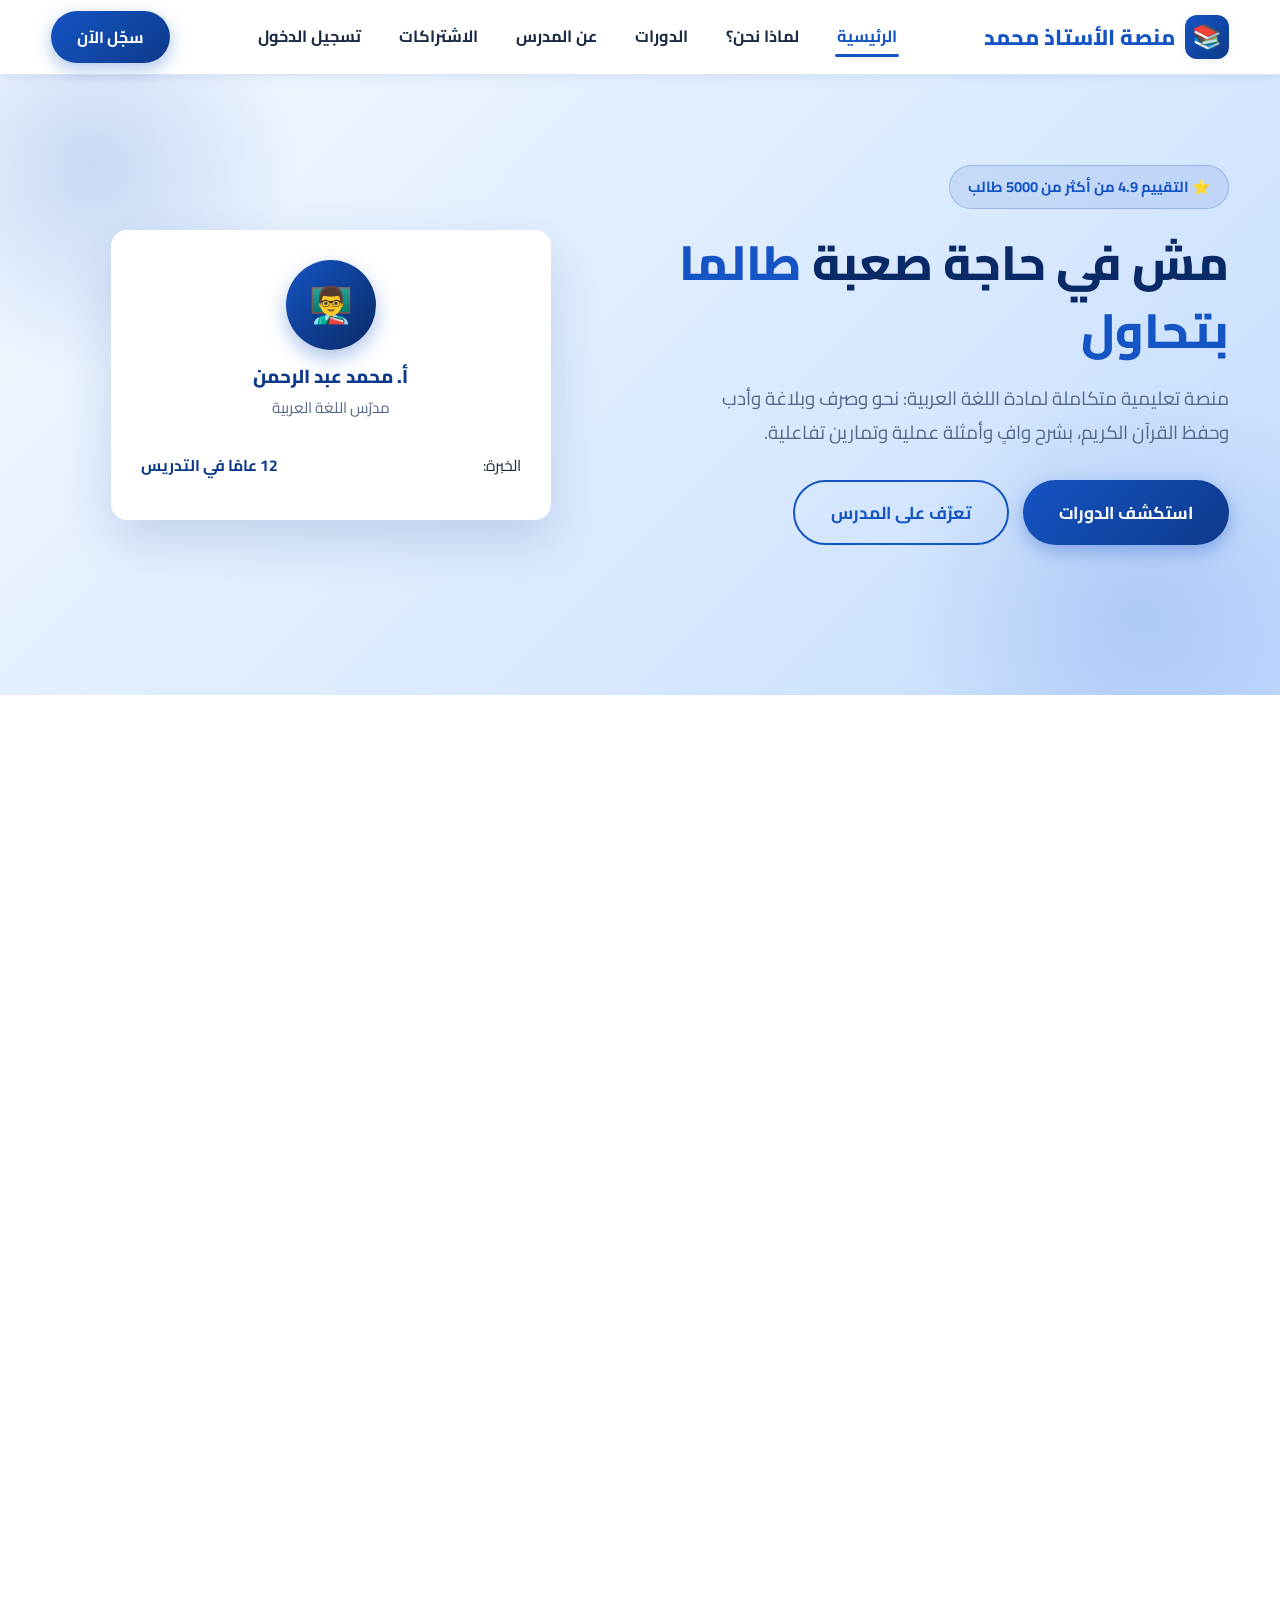
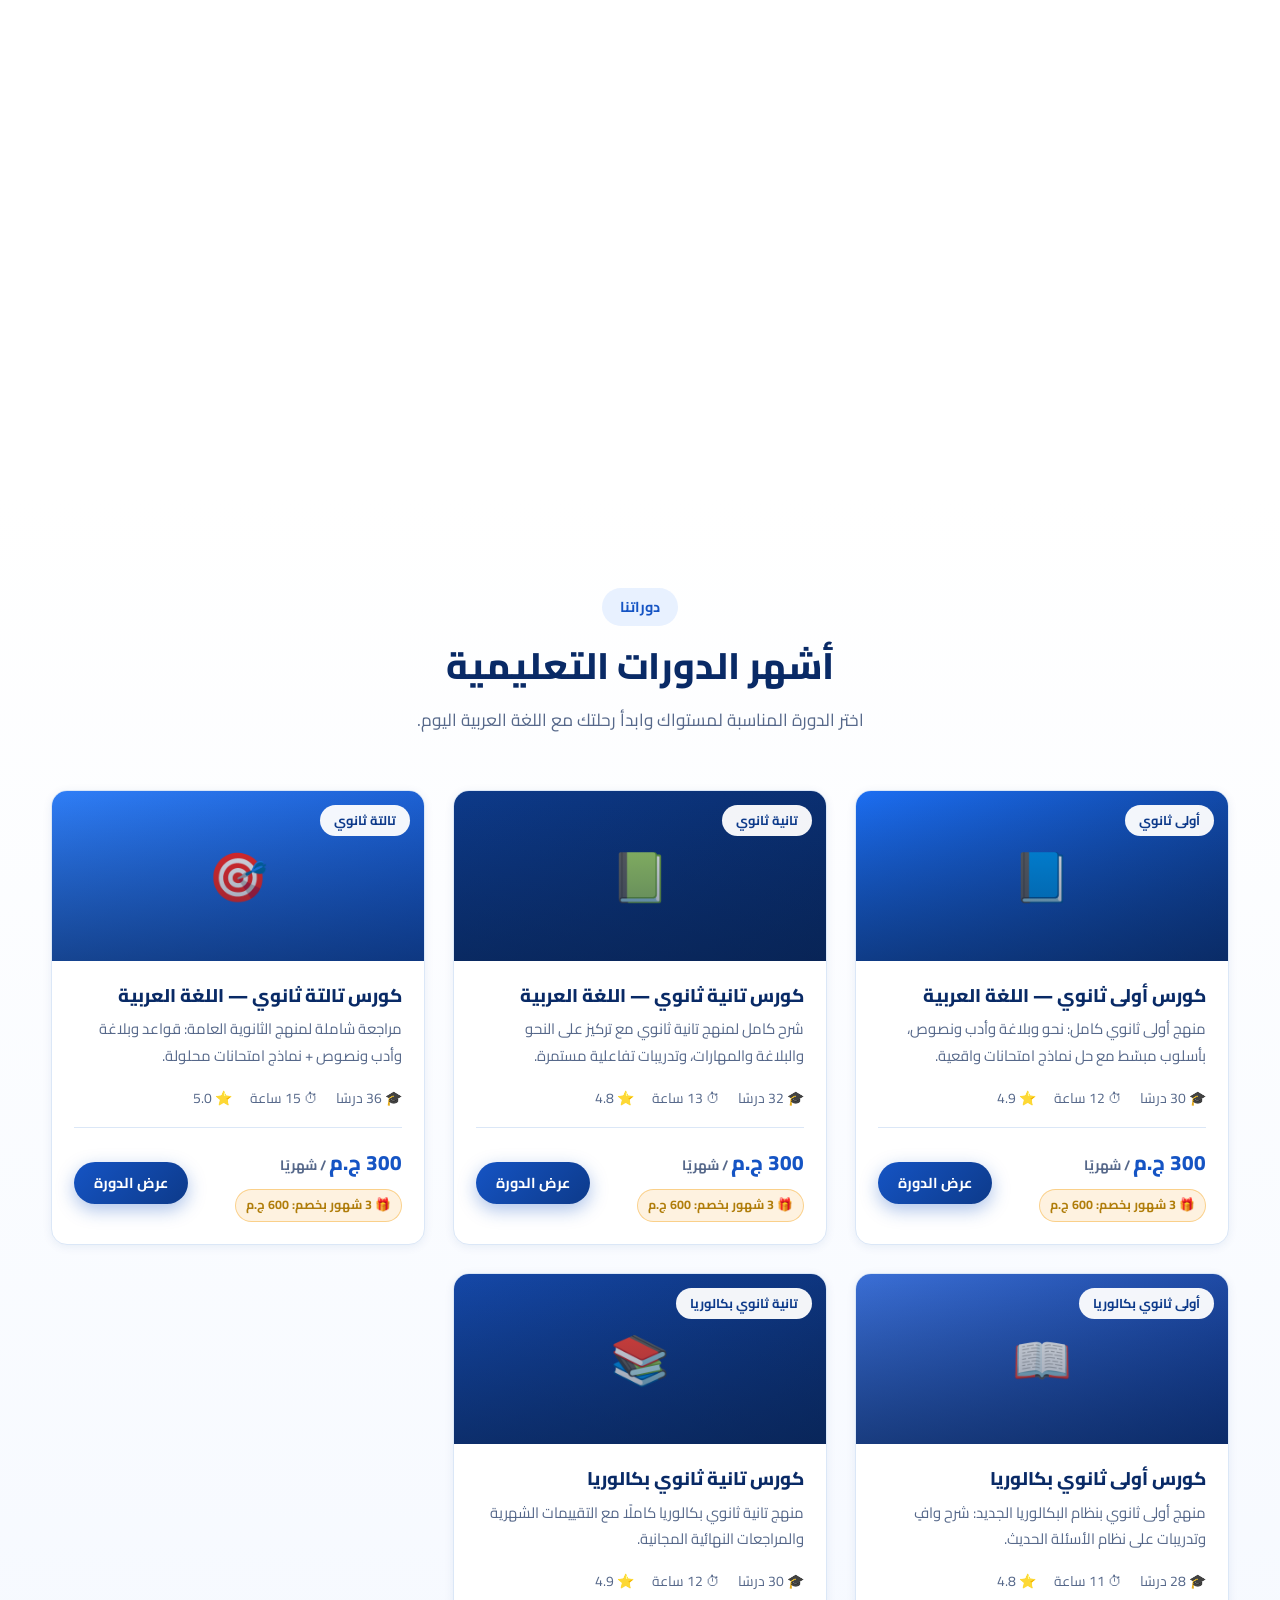
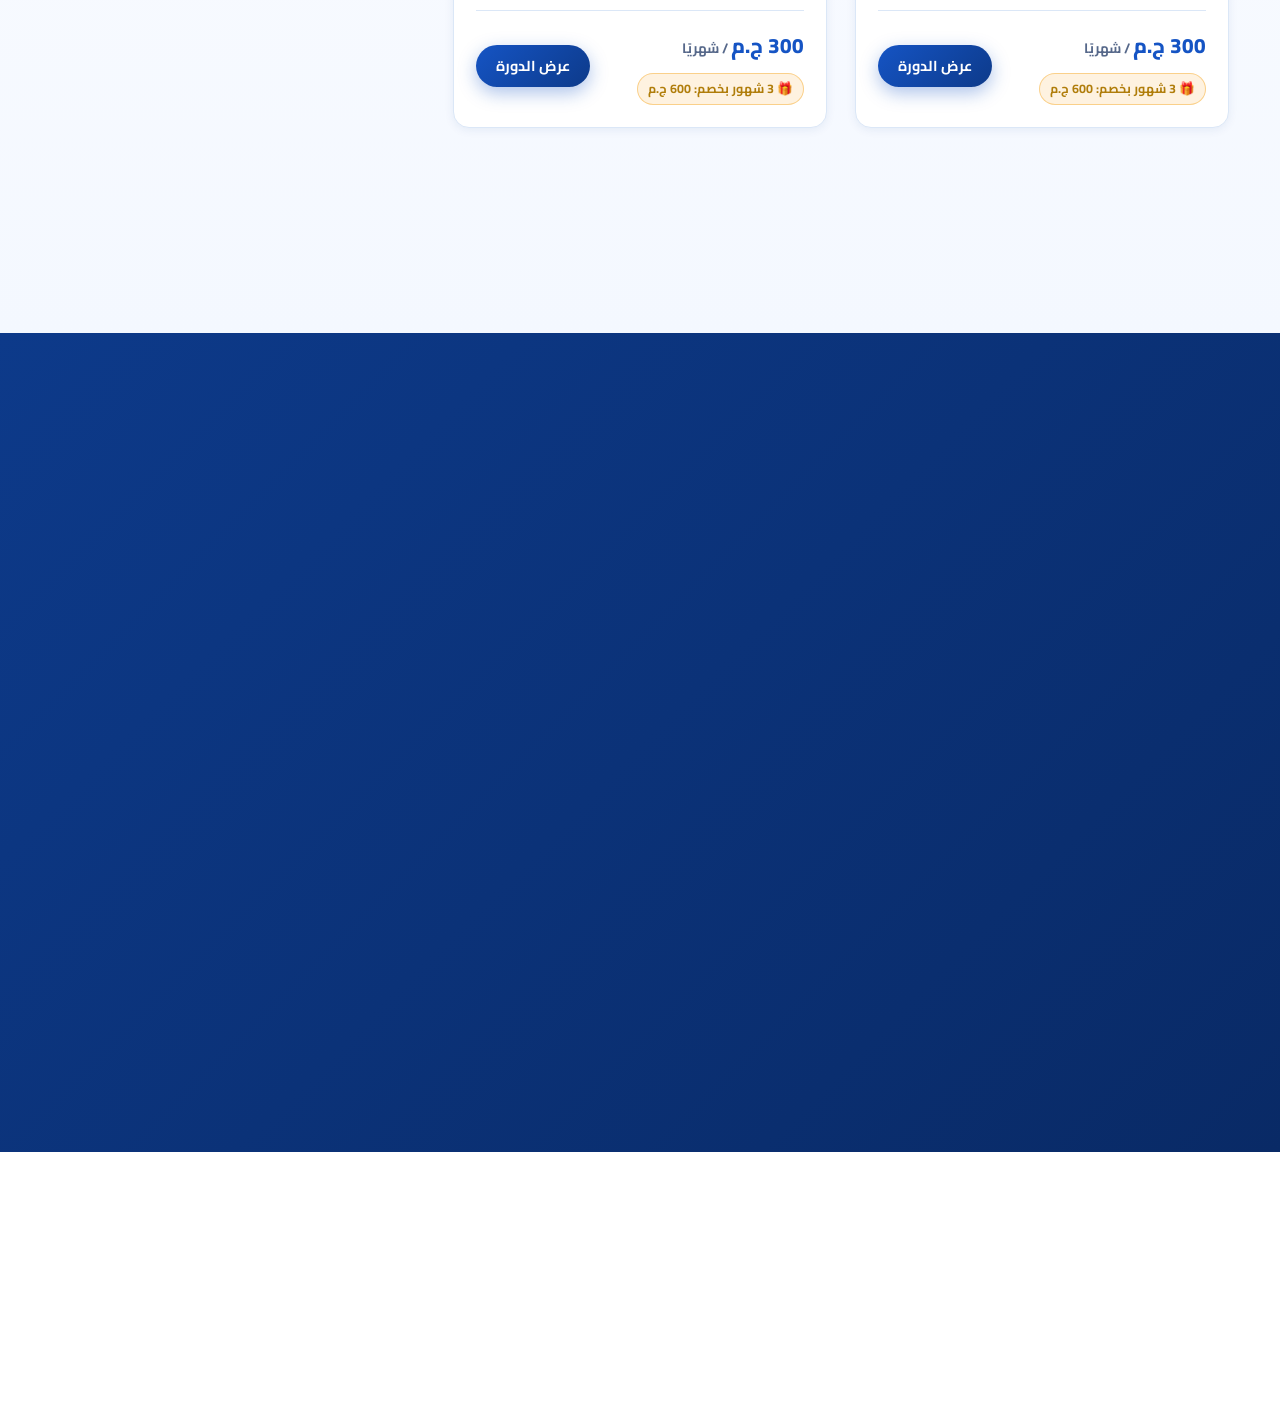
==== commit d1035b68: "......" ====
--- a/index.html
+++ b/index.html
@@ -32,11 +32,11 @@
         <li><a href="#courses">الدورات</a></li>
         <li><a href="#teacher">عن المدرس</a></li>
         <li><a href="#pricing">الاشتراكات</a></li>
-        <li><a href="#contact">تواصل معنا</a></li>
+        <li><a href="login.html">تسجيل الدخول</a></li>
       </ul>
 
       <div class="nav-actions">
-        <a href="#contact" class="btn btn-primary">سجّل الآن</a>
+        <a href="login.html" class="btn btn-primary">سجّل الآن</a>
         <button class="menu-toggle" aria-label="القائمة">☰</button>
       </div>
     </div>
@@ -120,127 +120,121 @@
       </div>
 
       <div class="courses-grid">
-        <!-- دورة 1 -->
+        <!-- كورس أولى ثانوي -->
         <article class="course-card reveal">
           <div class="course-banner banner-1">
-            <span>📖</span>
-            <span class="course-level">جميع المستويات</span>
+            <span>📘</span>
+            <span class="course-level">أولى ثانوي</span>
           </div>
           <div class="course-body">
-            <h3>قواعد اللغة العربية (النحو والصرف)</h3>
-            <p class="course-desc">من الإعراب الميسر إلى الجملة الفعلية والاسمية، بطريقة عملية مبسطة تناسب الجميع.</p>
+            <h3>كورس أولى ثانوي — اللغة العربية</h3>
+            <p class="course-desc">منهج أولى ثانوي كامل: نحو وبلاغة وأدب ونصوص، بأسلوب مبسّط مع حل نماذج امتحانات واقعية.</p>
+            <div class="course-meta">
+              <span>🎓 30 درسًا</span>
+              <span>⏱ 12 ساعة</span>
+              <span>⭐ 4.9</span>
+            </div>
+            <div class="course-footer">
+              <div class="course-cost">
+                <span class="course-price">300 ج.م<span class="course-per"> / شهريًا</span></span>
+                <span class="course-deal">🎁 3 شهور بخصم: 600 ج.م</span>
+              </div>
+              <a href="course.html" class="btn btn-primary btn-small">عرض الدورة</a>
+            </div>
+          </div>
+        </article>
+
+        <!-- كورس تانية ثانوي -->
+        <article class="course-card reveal">
+          <div class="course-banner banner-2">
+            <span>📗</span>
+            <span class="course-level">تانية ثانوي</span>
+          </div>
+          <div class="course-body">
+            <h3>كورس تانية ثانوي — اللغة العربية</h3>
+            <p class="course-desc">شرح كامل لمنهج تانية ثانوي مع تركيز على النحو والبلاغة والمهارات، وتدريبات تفاعلية مستمرة.</p>
             <div class="course-meta">
               <span>🎓 32 درسًا</span>
-              <span>⏱ 14 ساعة</span>
-              <span>⭐ 4.9</span>
+              <span>⏱ 13 ساعة</span>
+              <span>⭐ 4.8</span>
             </div>
             <div class="course-footer">
-              <span class="course-price">350 <small>500</small> ج.م</span>
+              <div class="course-cost">
+                <span class="course-price">300 ج.م<span class="course-per"> / شهريًا</span></span>
+                <span class="course-deal">🎁 3 شهور بخصم: 600 ج.م</span>
+              </div>
               <a href="course.html" class="btn btn-primary btn-small">عرض الدورة</a>
             </div>
           </div>
         </article>
 
-        <!-- دورة 2 -->
-        <article class="course-card reveal">
-          <div class="course-banner banner-2">
-            <span>🎨</span>
-            <span class="course-level">متوسط</span>
-          </div>
-          <div class="course-body">
-            <h3>البلاغة العربية: البيان والبديع</h3>
-            <p class="course-desc">أتقن فنون التشبيه والاستعارة والمجاز، وارتقِ بأسلوبك في الكتابة والتعبير.</p>
-            <div class="course-meta">
-              <span>🎓 24 درسًا</span>
-              <span>⏱ 10 ساعات</span>
-              <span>⭐ 4.8</span>
-            </div>
-            <div class="course-footer">
-              <span class="course-price">300 <small>450</small> ج.م</span>
-              <a href="course.html" class="btn btn-primary btn-small">عرض الدورة</a>
-            </div>
-          </div>
-        </article>
-
-        <!-- دورة 3 -->
+        <!-- كورس تالتة ثانوي -->
         <article class="course-card reveal">
           <div class="course-banner banner-3">
-            <span>🏛</span>
-            <span class="course-level">متقدم</span>
+            <span>🎯</span>
+            <span class="course-level">تالتة ثانوي</span>
           </div>
           <div class="course-body">
-            <h3>الأدب العربي عبر العصور</h3>
-            <p class="course-desc">رحلة أدبية من العصر الجاهلي إلى الحديث: نصوص مختارة، تحليل، ونقاش عميق.</p>
+            <h3>كورس تالتة ثانوي — اللغة العربية</h3>
+            <p class="course-desc">مراجعة شاملة لمنهج الثانوية العامة: قواعد وبلاغة وأدب ونصوص + نماذج امتحانات محلولة.</p>
+            <div class="course-meta">
+              <span>🎓 36 درسًا</span>
+              <span>⏱ 15 ساعة</span>
+              <span>⭐ 5.0</span>
+            </div>
+            <div class="course-footer">
+              <div class="course-cost">
+                <span class="course-price">300 ج.م<span class="course-per"> / شهريًا</span></span>
+                <span class="course-deal">🎁 3 شهور بخصم: 600 ج.م</span>
+              </div>
+              <a href="course.html" class="btn btn-primary btn-small">عرض الدورة</a>
+            </div>
+          </div>
+        </article>
+
+        <!-- كورس أولى ثانوي بكالوريا -->
+        <article class="course-card reveal">
+          <div class="course-banner banner-4">
+            <span>📖</span>
+            <span class="course-level">أولى ثانوي بكالوريا</span>
+          </div>
+          <div class="course-body">
+            <h3>كورس أولى ثانوي بكالوريا</h3>
+            <p class="course-desc">منهج أولى ثانوي بنظام البكالوريا الجديد: شرح وافٍ وتدريبات على نظام الأسئلة الحديث.</p>
             <div class="course-meta">
               <span>🎓 28 درسًا</span>
+              <span>⏱ 11 ساعة</span>
+              <span>⭐ 4.8</span>
+            </div>
+            <div class="course-footer">
+              <div class="course-cost">
+                <span class="course-price">300 ج.م<span class="course-per"> / شهريًا</span></span>
+                <span class="course-deal">🎁 3 شهور بخصم: 600 ج.م</span>
+              </div>
+              <a href="course.html" class="btn btn-primary btn-small">عرض الدورة</a>
+            </div>
+          </div>
+        </article>
+
+        <!-- كورس تانية ثانوي بكالوريا -->
+        <article class="course-card reveal">
+          <div class="course-banner banner-5">
+            <span>📚</span>
+            <span class="course-level">تانية ثانوي بكالوريا</span>
+          </div>
+          <div class="course-body">
+            <h3>كورس تانية ثانوي بكالوريا</h3>
+            <p class="course-desc">منهج تانية ثانوي بكالوريا كاملًا مع التقييمات الشهرية والمراجعات النهائية المجانية.</p>
+            <div class="course-meta">
+              <span>🎓 30 درسًا</span>
               <span>⏱ 12 ساعة</span>
               <span>⭐ 4.9</span>
             </div>
             <div class="course-footer">
-              <span class="course-price">380 <small>550</small> ج.م</span>
-              <a href="course.html" class="btn btn-primary btn-small">عرض الدورة</a>
-            </div>
-          </div>
-        </article>
-
-        <!-- دورة 4 -->
-        <article class="course-card reveal">
-          <div class="course-banner banner-4">
-            <span>🕌</span>
-            <span class="course-level">جميع المستويات</span>
-          </div>
-          <div class="course-body">
-            <h3>تحفيظ القرآن الكريم بالتجويد</h3>
-            <p class="course-desc">حفظ وإتقان أحكام التجويد بأسلوب تدريجي ميسّر مع المراجعة المستمرة.</p>
-            <div class="course-meta">
-              <span>🎓 40 درسًا</span>
-              <span>⏱ 18 ساعة</span>
-              <span>⭐ 5.0</span>
-            </div>
-            <div class="course-footer">
-              <span class="course-price">500 <small>700</small> ج.م</span>
-              <a href="course.html" class="btn btn-primary btn-small">عرض الدورة</a>
-            </div>
-          </div>
-        </article>
-
-        <!-- دورة 5 -->
-        <article class="course-card reveal">
-          <div class="course-banner banner-5">
-            <span>✍️</span>
-            <span class="course-level">مبتدئ</span>
-          </div>
-          <div class="course-body">
-            <h3>الخط العربي والإملاء السليم</h3>
-            <p class="course-desc">تعلّم قواعد الإملاء الصحيحة وجماليات الخط العربي في دورة عملية ممتعة.</p>
-            <div class="course-meta">
-              <span>🎓 20 درسًا</span>
-              <span>⏱ 8 ساعات</span>
-              <span>⭐ 4.7</span>
-            </div>
-            <div class="course-footer">
-              <span class="course-price">250 <small>400</small> ج.م</span>
-              <a href="course.html" class="btn btn-primary btn-small">عرض الدورة</a>
-            </div>
-          </div>
-        </article>
-
-        <!-- دورة 6 -->
-        <article class="course-card reveal">
-          <div class="course-banner banner-6">
-            <span>🗣️</span>
-            <span class="course-level">مبتدئ</span>
-          </div>
-          <div class="course-body">
-            <h3>اللغة العربية للناطقين بغيرها</h3>
-            <p class="course-desc">منهج متكامل لتعليم الحروف والكلمات والجمل، مع مهارات الاستماع والمحادثة.</p>
-            <div class="course-meta">
-              <span>🎓 36 درسًا</span>
-              <span>⏱ 16 ساعة</span>
-              <span>⭐ 4.9</span>
-            </div>
-            <div class="course-footer">
-              <span class="course-price">400 <small>600</small> ج.م</span>
+              <div class="course-cost">
+                <span class="course-price">300 ج.م<span class="course-per"> / شهريًا</span></span>
+                <span class="course-deal">🎁 3 شهور بخصم: 600 ج.م</span>
+              </div>
               <a href="course.html" class="btn btn-primary btn-small">عرض الدورة</a>
             </div>
           </div>
@@ -292,55 +286,6 @@
     </div>
   </section>
 
-  <!-- ===================== آراء الطلاب ===================== -->
-  <section class="section testimonials" id="testimonials">
-    <div class="container">
-      <div class="section-head reveal">
-        <span class="section-tag">ماذا قالوا عنا؟</span>
-        <h2>آراء طلابنا</h2>
-        <p>تجارب حقيقية من طلاب استفادوا من المنصة وحققوا نتائج مذهلة.</p>
-      </div>
-
-      <div class="testimonials-grid">
-        <div class="testimonial-card reveal">
-          <div class="testimonial-stars">★★★★★</div>
-          <blockquote>كان النحو هو العائق الأكبر أمامي، لكن بعد دورة الأستاذ محمد أصبحت أشرح القواعد لزملائي! أسلوب رائع وبسيط جدًا.</blockquote>
-          <div class="testimonial-author">
-            <span class="testimonial-avatar">أ</span>
-            <div>
-              <b>أحمد سعيد</b>
-              <span>طالب بالصف الثالث الثانوي</span>
-            </div>
-          </div>
-        </div>
-
-        <div class="testimonial-card reveal">
-          <div class="testimonial-stars">★★★★★</div>
-          <blockquote>دورة البلاغة فاقت توقعاتي تمامًا. التمارين التفاعلية والحصص المباشرة جعلتني أعشق المادة بدلًا من حفظها فقط.</blockquote>
-          <div class="testimonial-author">
-            <span class="testimonial-avatar">م</span>
-            <div>
-              <b>مريم خالد</b>
-              <span>طالبة جامعية - كلية الآداب</span>
-            </div>
-          </div>
-        </div>
-
-        <div class="testimonial-card reveal">
-          <div class="testimonial-stars">★★★★★</div>
-          <blockquote>ابنتي الصغيرة تتعلم الآن على منصة الأستاذ محمد وتحفظ القرآن بإتقان مع التجويد. شرح هادئ ومشجع يناسب الأطفال.</blockquote>
-          <div class="testimonial-author">
-            <span class="testimonial-avatar">س</span>
-            <div>
-              <b>سارة محمود</b>
-              <span>ولية أمر - تحفيظ قرآن</span>
-            </div>
-          </div>
-        </div>
-      </div>
-    </div>
-  </section>
-
   <!-- ===================== الاشتراكات ===================== -->
   <section class="section pricing-section" id="pricing">
     <div class="container">
@@ -353,129 +298,90 @@
       <div class="pricing-grid">
         <div class="price-card reveal">
           <h3>الاشتراك الأساسي</h3>
-          <div class="price-amount">200 <small>ج.م / شهريًا</small></div>
+          <div class="price-amount">300 <small>ج.م / شهريًا</small></div>
           <ul>
-            <li><span class="check">✓</span> الوصول إلى 5 دورات مسجلة</li>
+            <li><span class="check">✓</span> الوصول إلى كورس واحد كامل</li>
             <li><span class="check">✓</span> فيديوهات بجودة عالية</li>
             <li><span class="check">✓</span> تمارين تفاعلية</li>
             <li><span class="check">✓</span> شهادة إتمام</li>
             <li><span class="check">✗</span> حصص مباشرة أسبوعية</li>
           </ul>
-          <a href="#contact" class="btn btn-outline">ابدأ الآن</a>
+          <a href="login.html" class="btn btn-outline">ابدأ الآن</a>
         </div>
 
         <div class="price-card featured reveal">
-          <span class="badge">الأكثر شيوعًا</span>
-          <h3>الاشتراك الاحترافي</h3>
-          <div class="price-amount">350 <small>ج.م / شهريًا</small></div>
+          <span class="badge">الأكثر شيوعًا 🔥</span>
+          <h3>خصم التلاتة</h3>
+          <div class="price-amount">600 <small>ج.م / 3 شهور <del>900</del></small></div>
           <ul>
-            <li><span class="check">✓</span> الوصول إلى جميع الدورات المسجلة</li>
+            <li><span class="check">✓</span> 3 شهور كاملة لنفس الكورس</li>
             <li><span class="check">✓</span> حصص مباشرة أسبوعية</li>
-            <li><span class="check">✓</span> تصحيح رسائل اللجوء للمدرس</li>
+            <li><span class="check">✓</span> تصحيح الواجبات للمدرس</li>
             <li><span class="check">✓</span> مذاكرات ومراجعات نهائية</li>
-            <li><span class="check">✓</span> شهادات + إمكانية التحميل</li>
-          </ul>
-          <a href="#contact" class="btn btn-primary">ابدأ الآن</a>
+            <li><span class="check">✓</span> شهادة + إمكانية التحميل</li>
+          </ul>
+          <a href="login.html" class="btn btn-primary">ابدأ الآن</a>
         </div>
 
         <div class="price-card reveal">
           <h3>الاشتراك العائلي</h3>
-          <div class="price-amount">600 <small>ج.م / شهريًا</small></div>
+          <div class="price-amount">900 <small>ج.م / 3 شهور</small></div>
           <ul>
             <li><span class="check">✓</span> حتى 4 حسابات لأفراد العائلة</li>
-            <li><span class="check">✓</span> جميع مزايا الاشتراك الاحترافي</li>
+            <li><span class="check">✓</span> كل فرد له كورس مختلف</li>
             <li><span class="check">✓</span> جدول مذاكرة مخصص لكل فرد</li>
             <li><span class="check">✓</span> تقارير تقدم أسبوعية</li>
             <li><span class="check">✓</span> دعم فني مميز</li>
           </ul>
-          <a href="#contact" class="btn btn-outline">ابدأ الآن</a>
+          <a href="login.html" class="btn btn-outline">ابدأ الآن</a>
         </div>
       </div>
     </div>
   </section>
 
-  <!-- ===================== تواصل معنا ===================== -->
-  <section class="section contact-section" id="contact">
+  <!-- ===================== تسجيل الدخول ===================== -->
+  <section class="section auth-section" id="login">
     <div class="container">
       <div class="section-head reveal">
-        <span class="section-tag">تواصل معنا</span>
-        <h2>هل لديك سؤال؟ راسلنا</h2>
-        <p>يسعدنا تواصلك معنا للإجابة عن استفساراتك أو حجز مكان في أي دورة.</p>
-      </div>
-
-      <div class="contact-grid">
-        <form class="contact-form reveal">
+        <span class="section-tag">تسجيل الدخول</span>
+        <h2>سجّل بياناتك وابدأ رحلتك 💪</h2>
+        <p>املى بياناتك، وهنعمل ليك حساب كامل، وبعدها تختار الدورة وطريقة الدفع.</p>
+      </div>
+
+      <div class="auth-card card-panel reveal">
+        <form id="login-form" novalidate>
           <div class="form-row">
             <div class="form-group">
-              <label for="name">الاسم الكامل</label>
-              <input type="text" id="name" placeholder="أدخل اسمك الكامل" />
+              <label for="login-name">الاسم الكامل</label>
+              <input type="text" id="login-name" placeholder="أدخل اسمك الكامل" />
             </div>
             <div class="form-group">
-              <label for="phone">رقم الهاتف</label>
-              <input type="tel" id="phone" placeholder="01xxxxxxxxx" />
-            </div>
-          </div>
+              <label for="login-phone">رقم الهاتف</label>
+              <input type="tel" id="login-phone" placeholder="01xxxxxxxxx" />
+            </div>
+          </div>
+
           <div class="form-row">
             <div class="form-group">
-              <label for="email">البريد الإلكتروني</label>
-              <input type="email" id="email" placeholder="example@email.com" />
+              <label for="login-email">البريد الإلكتروني</label>
+              <input type="email" id="login-email" placeholder="example@email.com" />
             </div>
             <div class="form-group">
-              <label for="course-select">الدورة المطلوبة</label>
-              <select id="course-select">
-                <option value="">اختر دورة...</option>
-                <option>قواعد اللغة العربية (النحو والصرف)</option>
-                <option>البلاغة العربية</option>
-                <option>الأدب العربي عبر العصور</option>
-                <option>تحفيظ القرآن الكريم بالتجويد</option>
-                <option>الخط العربي والإملاء</option>
-                <option>اللغة العربية للناطقين بغيرها</option>
-              </select>
-            </div>
-          </div>
+              <label for="login-pass">كلمة المرور</label>
+              <input type="password" id="login-pass" placeholder="********" />
+            </div>
+          </div>
+
           <div class="form-group">
-            <label for="message">رسالتك</label>
-            <textarea id="message" placeholder="اكتب رسالتك أو استفسارك هنا..."></textarea>
-          </div>
-          <button type="submit" class="btn btn-primary btn-lg" style="width: 100%;">إرسال الرسالة 📨</button>
+            <label for="login-avatar">صورة الحساب (اختياري)</label>
+            <input type="file" id="login-avatar" accept="image/*" />
+            <span class="avatar-hint" id="avatar-hint-text">📸 اختياري — لو مش مخترها هيظهر أول حرف من اسمك</span>
+            <img id="avatar-preview" class="avatar-preview" alt="معاينة الصورة" hidden />
+          </div>
+
+          <button type="submit" class="btn btn-primary btn-lg" style="width: 100%;">متابعة لاختيار الدورة ⏭</button>
+          <p class="auth-note">🔒 بياناتك بأمان تام — هنعمل ليك حساب كامل، وبعدها تختار الدورة.</p>
         </form>
-
-        <div class="contact-info reveal">
-          <div class="info-card">
-            <span class="info-icon">📍</span>
-            <div>
-              <b>العنوان</b>
-              <span>12 شارع التحرير، القاهرة، مصر</span>
-            </div>
-          </div>
-          <div class="info-card">
-            <span class="info-icon">📞</span>
-            <div>
-              <b>رقم الهاتف</b>
-              <span dir="ltr">+20 100 123 4567</span>
-            </div>
-          </div>
-          <div class="info-card">
-            <span class="info-icon">✉️</span>
-            <div>
-              <b>البريد الإلكتروني</b>
-              <span dir="ltr">contact@mcademy.com</span>
-            </div>
-          </div>
-          <div class="info-card">
-            <span class="info-icon">🕘</span>
-            <div>
-              <b>مواعيد العمل</b>
-              <span>السبت - الخميس | 9 صباحًا - 9 مساءً</span>
-            </div>
-          </div>
-          <div class="socials">
-            <a href="#" class="social-btn" aria-label="فيسبوك">📘</a>
-            <a href="#" class="social-btn" aria-label="يوتيوب">▶️</a>
-            <a href="#" class="social-btn" aria-label="واتساب">💬</a>
-            <a href="#" class="social-btn" aria-label="تويتر">🐦</a>
-          </div>
-        </div>
       </div>
     </div>
   </section>
@@ -503,10 +409,10 @@
         <div>
           <h4>الدورات</h4>
           <ul class="footer-links">
-            <li><a href="courses.html">قواعد اللغة العربية</a></li>
-            <li><a href="courses.html">البلاغة العربية</a></li>
-            <li><a href="courses.html">الأدب العربي</a></li>
-            <li><a href="courses.html">تحفيظ القرآن</a></li>
+            <li><a href="courses.html">كورس أولى ثانوي</a></li>
+            <li><a href="courses.html">كورس تانية ثانوي</a></li>
+            <li><a href="courses.html">كورس تالتة ثانوي</a></li>
+            <li><a href="courses.html">كورس البكالوريا</a></li>
           </ul>
         </div>
         <div>
--- a/css/style.css
+++ b/css/style.css
@@ -622,6 +622,30 @@
   text-decoration: line-through;
 }
 
+.course-cost {
+  display: flex;
+  flex-direction: column;
+  align-items: flex-start;
+  gap: 8px;
+}
+
+.course-per {
+  font-size: 0.85rem;
+  font-weight: 700;
+  color: var(--text-soft);
+}
+
+.course-deal {
+  font-size: 0.78rem;
+  font-weight: 700;
+  color: #b07d0a;
+  background: rgba(245, 166, 35, 0.14);
+  border: 1px solid rgba(245, 166, 35, 0.45);
+  padding: 4px 10px;
+  border-radius: 50px;
+  white-space: nowrap;
+}
+
 .btn-small {
   padding: 8px 20px;
   font-size: 0.9rem;
@@ -900,6 +924,13 @@
   font-size: 1rem;
   color: var(--text-soft);
   font-weight: 600;
+}
+
+.price-amount small del {
+  font-size: 0.95rem;
+  color: #e05252;
+  font-weight: 700;
+  margin-right: 6px;
 }
 
 .price-card ul {
@@ -1863,4 +1894,449 @@
   .scroll-progress {
     display: none;
   }
+}
+
+/* ===================== صفحة تسجيل الدخول ===================== */
+.auth-section {
+  padding: 70px 0;
+}
+
+.auth-card {
+  max-width: 760px;
+  margin: 0 auto;
+}
+
+.auth-note {
+  text-align: center;
+  margin-top: 14px;
+  font-size: 0.85rem;
+  color: var(--text-soft);
+}
+
+.plan-pills {
+  display: grid;
+  grid-template-columns: repeat(auto-fit, minmax(200px, 1fr));
+  gap: 14px;
+  margin-top: 4px;
+}
+
+.plan-pill {
+  position: relative;
+  cursor: pointer;
+}
+
+.plan-pill input {
+  position: absolute;
+  opacity: 0;
+  pointer-events: none;
+}
+
+.plan-pill .pill-body {
+  display: flex;
+  flex-direction: column;
+  align-items: flex-start;
+  gap: 4px;
+  border: 2px solid var(--border);
+  border-radius: 14px;
+  padding: 16px;
+  background: #fff;
+  transition: border-color 0.25s ease, background 0.25s ease, transform 0.25s ease;
+}
+
+.plan-pill:hover .pill-body {
+  transform: translateY(-2px);
+}
+
+.plan-pill input:checked + .pill-body {
+  border-color: var(--primary);
+  background: var(--primary-light);
+}
+
+.pill-price {
+  font-size: 1.25rem;
+  font-weight: 800;
+  color: var(--primary);
+}
+
+.pill-price del {
+  font-size: 0.95rem;
+  color: #e05252;
+  font-weight: 700;
+  margin-right: 6px;
+}
+
+.pill-note {
+  font-size: 0.8rem;
+  color: var(--text-soft);
+}
+
+/* ===================== صفحة الدفع ===================== */
+.pay-section {
+  padding: 70px 0;
+}
+
+.pay-grid {
+  display: grid;
+  grid-template-columns: 1fr 1.2fr;
+  gap: 30px;
+  align-items: start;
+}
+
+.summary-list {
+  display: flex;
+  flex-direction: column;
+  gap: 4px;
+  margin: 8px 0 16px;
+}
+
+.summary-row {
+  display: flex;
+  justify-content: space-between;
+  align-items: center;
+  padding: 12px 14px;
+  border: 1px solid var(--border);
+  border-radius: 12px;
+  background: #fbfcfe;
+  font-size: 0.95rem;
+}
+
+.summary-row span {
+  font-weight: 700;
+  color: var(--text);
+}
+
+.summary-row.summary-total {
+  border-color: rgba(21, 84, 196, 0.35);
+  background: var(--primary-light);
+}
+
+.summary-row.summary-total span {
+  font-size: 1.3rem;
+  font-weight: 900;
+  color: var(--primary);
+}
+
+.summary-note {
+  font-size: 0.82rem;
+  color: var(--text-soft);
+  margin-bottom: 16px;
+}
+
+.pay-methods {
+  display: grid;
+  grid-template-columns: repeat(2, 1fr);
+  gap: 14px;
+}
+
+.pay-method {
+  position: relative;
+  cursor: pointer;
+}
+
+.pay-method input {
+  position: absolute;
+  opacity: 0;
+  pointer-events: none;
+}
+
+.pay-method .method-body {
+  display: flex;
+  flex-direction: column;
+  align-items: center;
+  gap: 8px;
+  border: 2px solid var(--border);
+  border-radius: 14px;
+  padding: 18px 12px;
+  background: #fff;
+  text-align: center;
+  transition: border-color 0.25s ease, background 0.25s ease, transform 0.25s ease;
+}
+
+.pay-method:hover .method-body {
+  transform: translateY(-2px);
+}
+
+.pay-method input:checked + .method-body {
+  border-color: var(--primary);
+  background: var(--primary-light);
+}
+
+.method-icon {
+  font-size: 1.7rem;
+}
+
+.success-box {
+  display: none;
+  text-align: center;
+  margin-top: 20px;
+  padding: 40px 24px;
+  border: 2px solid rgba(22, 163, 74, 0.35);
+  border-radius: 16px;
+  background: rgba(22, 163, 74, 0.08);
+}
+
+.success-box.show {
+  display: block;
+  animation: cardPop 0.5s cubic-bezier(0.22, 0.61, 0.36, 1) both;
+}
+
+.success-icon {
+  font-size: 3rem;
+  margin-bottom: 10px;
+}
+
+.success-box h3 {
+  color: var(--primary-dark);
+  margin-bottom: 8px;
+}
+
+.success-box p {
+  color: var(--text);
+  margin-bottom: 20px;
+}
+
+@media (max-width: 768px) {
+  .pay-grid {
+    grid-template-columns: 1fr;
+  }
+
+  .pay-methods {
+    grid-template-columns: 1fr;
+  }
+}
+
+/* ===================== الصفحة الترحيبية ===================== */
+.welcome-box {
+  max-width: 700px;
+  margin: 0 auto;
+  padding: 60px 30px;
+  text-align: center;
+}
+
+.welcome-box .section-tag {
+  margin: 14px auto 0;
+}
+
+.welcome-box h1 {
+  font-size: 2.1rem;
+  font-weight: 900;
+  color: var(--primary-dark);
+  margin: 18px 0 10px;
+  line-height: 1.6;
+}
+
+.welcome-box p {
+  color: var(--text);
+  margin-bottom: 10px;
+}
+
+.welcome-box .welcome-name {
+  font-size: 1.2rem;
+  font-weight: 800;
+  color: var(--primary);
+  margin-bottom: 6px;
+}
+
+.welcome-actions {
+  display: flex;
+  flex-wrap: wrap;
+  gap: 14px;
+  justify-content: center;
+  margin-top: 26px;
+}
+
+@media (max-width: 768px) {
+  .welcome-box h1 {
+    font-size: 1.5rem;
+  }
+
+  .welcome-actions .btn {
+    width: 100%;
+  }
+}
+
+/* ===================== ترحيب: معلومات إضافية ===================== */
+.welcome-info {
+  font-size: 1.05rem;
+  font-weight: 800;
+  color: var(--primary);
+  margin-bottom: 4px;
+}
+
+.welcome-who {
+  font-size: 1.15rem;
+  font-weight: 800;
+  color: var(--accent);
+}
+
+/* ===================== صفحة اختيار الدورة ===================== */
+.course-select-grid {
+  display: grid;
+  grid-template-columns: repeat(auto-fit, minmax(230px, 1fr));
+  gap: 16px;
+}
+
+.course-option {
+  position: relative;
+  cursor: pointer;
+}
+
+.course-option input {
+  position: absolute;
+  opacity: 0;
+  pointer-events: none;
+}
+
+.course-option .course-option-body {
+  display: flex;
+  flex-direction: column;
+  align-items: center;
+  gap: 10px;
+  height: 100%;
+  text-align: center;
+  border: 2px solid var(--border);
+  border-radius: 14px;
+  padding: 22px 14px;
+  background: #fff;
+  transition: border-color 0.25s ease, background 0.25s ease, transform 0.25s ease, box-shadow 0.25s ease;
+}
+
+.course-option:hover .course-option-body {
+  transform: translateY(-3px);
+  box-shadow: var(--shadow-sm);
+}
+
+.course-option input:checked + .course-option-body {
+  border-color: var(--primary);
+  background: var(--primary-light);
+  box-shadow: 0 8px 20px rgba(21, 84, 196, 0.15);
+}
+
+.course-option-icon {
+  font-size: 2rem;
+}
+
+.course-option-body b {
+  color: var(--primary-dark);
+  font-size: 1.05rem;
+}
+
+.course-option-body small {
+  color: var(--text-soft);
+  line-height: 1.7;
+  font-size: 0.85rem;
+}
+
+.plan-block {
+  margin-top: 24px;
+}
+
+.plan-block label {
+  display: block;
+  font-weight: 800;
+  color: var(--primary-dark);
+  margin-bottom: 10px;
+  text-align: center;
+}
+
+#select-course-app .btn-lg {
+  margin-top: 18px;
+}
+
+/* ===================== حساب المستخدم: شريط التنقل ===================== */
+.account-chip {
+  display: inline-flex;
+  align-items: center;
+  gap: 8px;
+  background: var(--primary-light);
+  border: 1px solid rgba(21, 84, 196, 0.25);
+  border-radius: 999px;
+  padding: 4px 14px 4px 6px;
+  text-decoration: none;
+  max-width: 200px;
+  transition: transform 0.25s ease, box-shadow 0.25s ease;
+}
+
+.account-chip:hover {
+  transform: translateY(-1px);
+  box-shadow: var(--shadow-sm);
+}
+
+.account-avatar {
+  width: 34px;
+  height: 34px;
+  border-radius: 50%;
+  overflow: hidden;
+  display: inline-flex;
+  align-items: center;
+  justify-content: center;
+  background: var(--primary);
+  color: #fff;
+  font-weight: 800;
+  font-size: 0.95rem;
+  flex-shrink: 0;
+}
+
+.account-avatar img {
+  width: 100%;
+  height: 100%;
+  object-fit: cover;
+  display: block;
+}
+
+.account-name {
+  font-weight: 800;
+  color: var(--primary-dark);
+  font-size: 0.9rem;
+  overflow: hidden;
+  text-overflow: ellipsis;
+  white-space: nowrap;
+}
+
+/* ===================== صورة الحساب في نموذج التسجيل ===================== */
+.avatar-hint {
+  display: block;
+  font-size: 0.8rem;
+  color: var(--text-soft);
+  margin-top: 6px;
+}
+
+.avatar-preview {
+  width: 72px;
+  height: 72px;
+  border-radius: 50%;
+  object-fit: cover;
+  border: 2px solid var(--primary);
+  margin-top: 10px;
+  display: block;
+}
+
+/* ===================== صورة الحساب في صفحة الترحيب ===================== */
+.welcome-avatar {
+  width: 88px;
+  height: 88px;
+  border-radius: 50%;
+  overflow: hidden;
+  margin: 14px auto 0;
+  display: inline-flex;
+  align-items: center;
+  justify-content: center;
+  background: var(--primary);
+  color: #fff;
+  font-size: 2.2rem;
+  font-weight: 900;
+  box-shadow: 0 8px 24px rgba(13, 58, 138, 0.25);
+}
+
+.welcome-avatar img {
+  width: 100%;
+  height: 100%;
+  object-fit: cover;
+  display: block;
+}
+
+@media (max-width: 768px) {
+  .account-name {
+    max-width: 90px;
+  }
 }
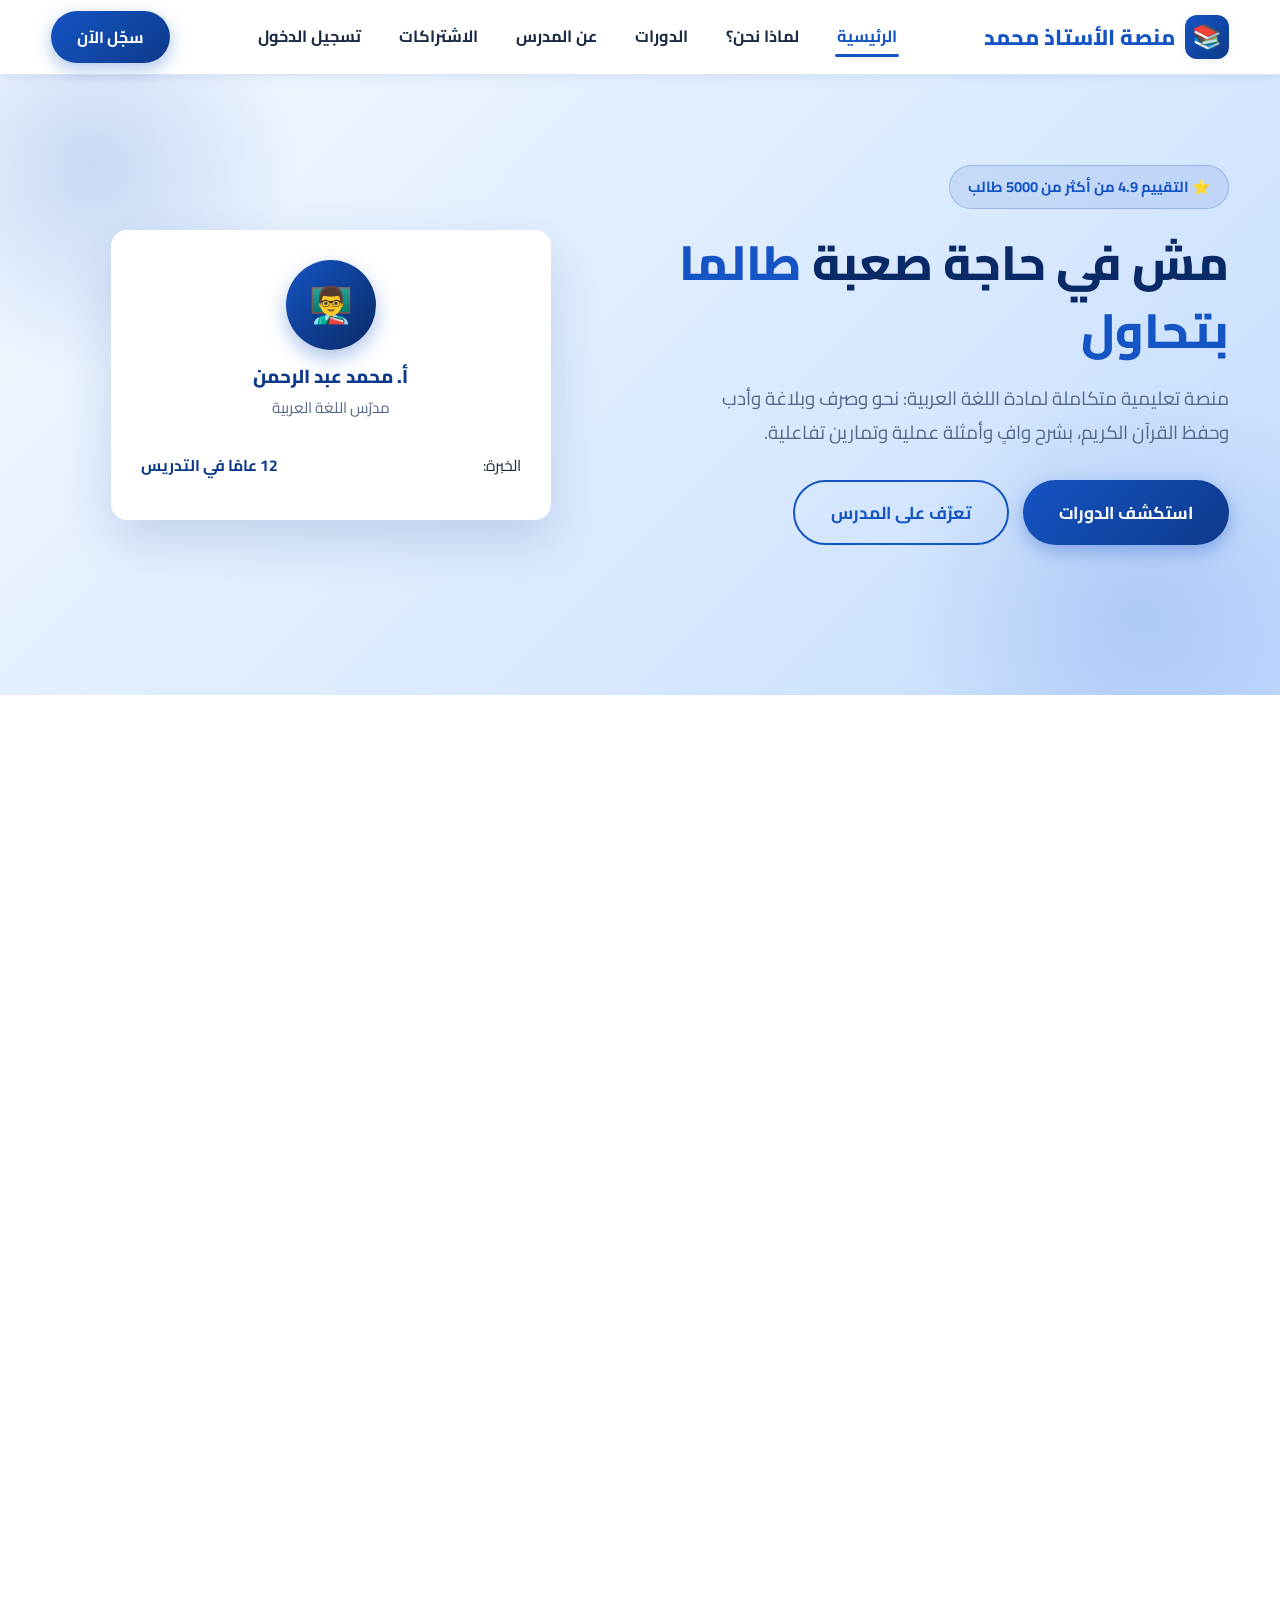
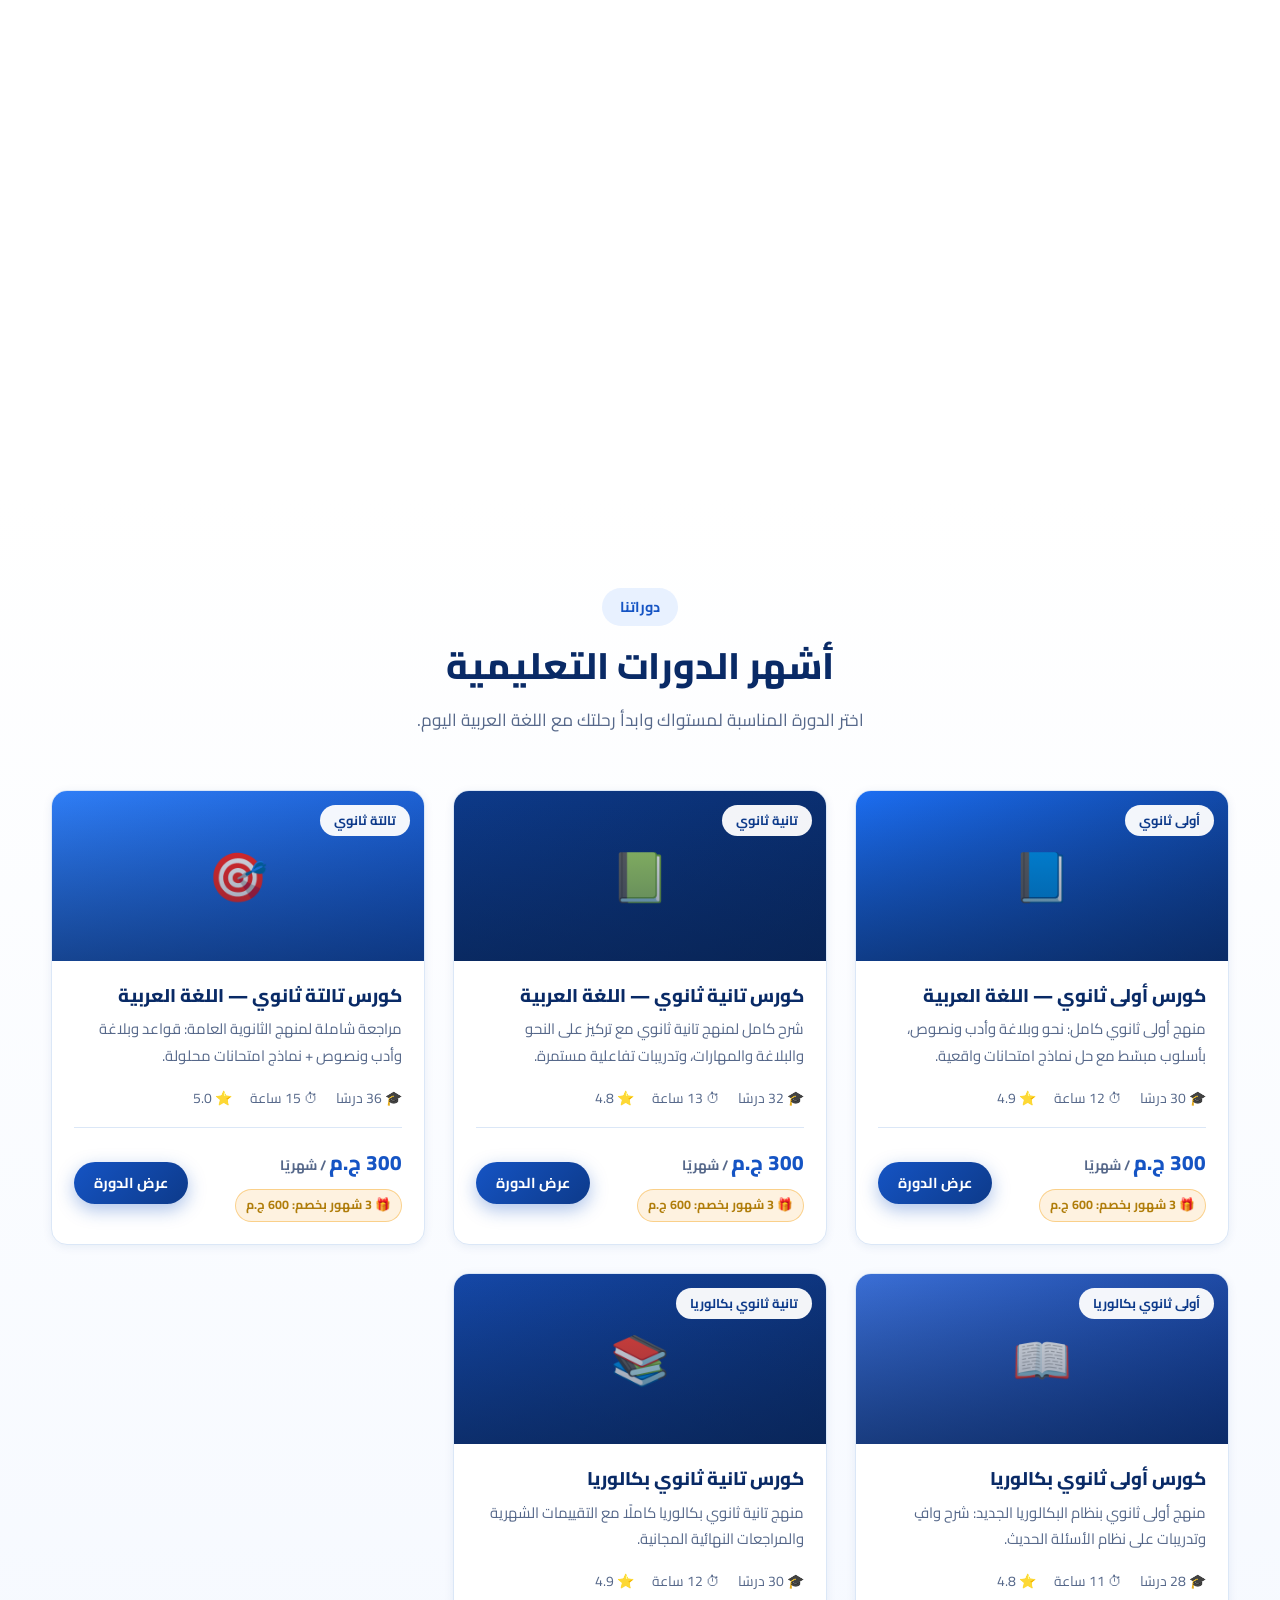
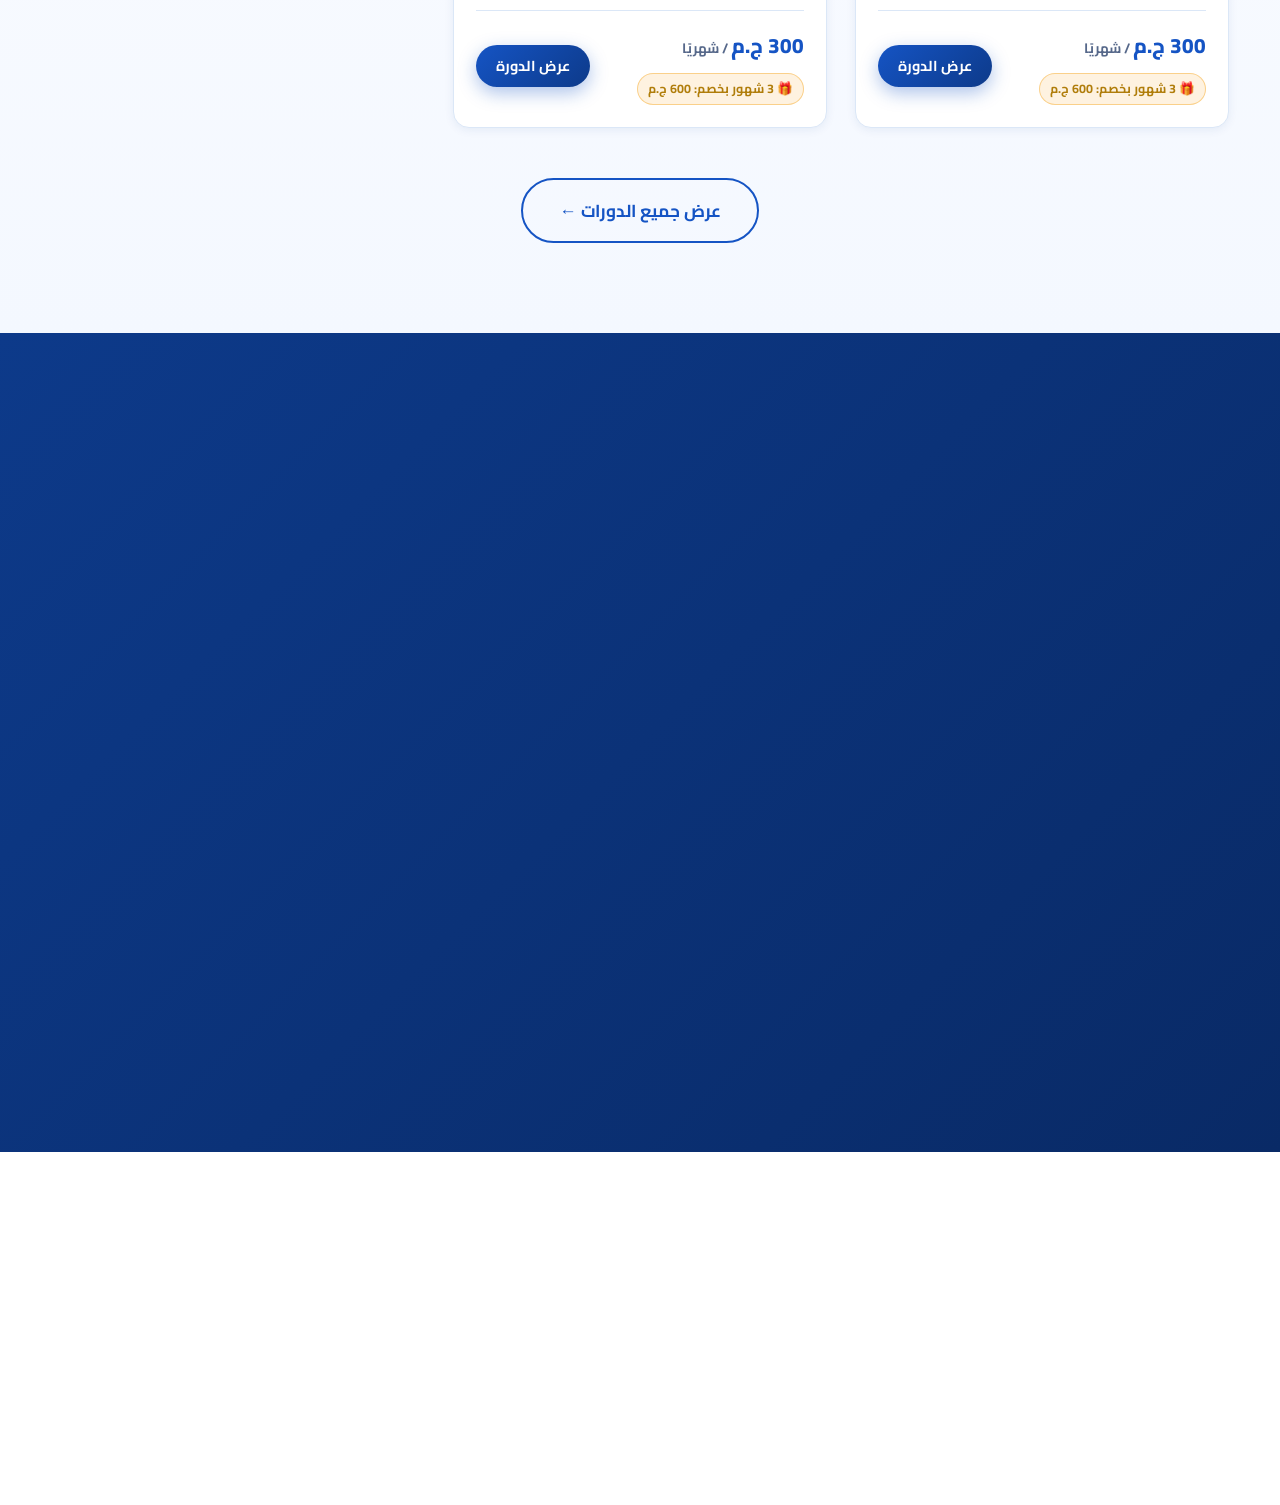
==== commit c29e4c7a: "02020" ====
--- a/index.html
+++ b/index.html
@@ -15,6 +15,52 @@
   <link rel="stylesheet" href="css/style.css" />
 
   <link rel="icon" href="data:image/svg+xml,<svg xmlns='http://www.w3.org/2000/svg' viewBox='0 0 100 100'><text y='.9em' font-size='90'>📚</text></svg>" />
+
+  <!-- ===================== SEO ===================== -->
+  <meta name="author" content="منصة الأستاذ محمد" />
+  <meta name="keywords" content="اللغة العربية, مذاكرة اللغة العربية, أولى ثانوي, تانية ثانوي, تالتة ثانوي, بكالوريا, منصة تعليمية, النحو, البلاغة, الأدب" />
+  <meta name="robots" content="index, follow" />
+  <meta name="theme-color" content="#1554c4" />
+  <link rel="canonical" href="https://manasa-mohamed.com/index.html" />
+
+  <!-- Open Graph -->
+  <meta property="og:type" content="website" />
+  <meta property="og:site_name" content="منصة الأستاذ محمد" />
+  <meta property="og:locale" content="ar_EG" />
+  <meta property="og:title" content="منصة الأستاذ محمد | تعلم اللغة العربية باحتراف" />
+  <meta property="og:description" content="مش في حاجة صعبة طالما بتحاول — كورسات لغة عربية للثانوية العامة والبكالوريا بأسلوب مبسّط وتفاعلي." />
+  <meta property="og:url" content="https://manasa-mohamed.com/index.html" />
+  <meta property="og:image" content="https://manasa-mohamed.com/assets/og-cover.png" />
+
+  <!-- Twitter -->
+  <meta name="twitter:card" content="summary_large_image" />
+  <meta name="twitter:title" content="منصة الأستاذ محمد | تعلم اللغة العربية باحتراف" />
+  <meta name="twitter:description" content="مش في حاجة صعبة طالما بتحاول — كورسات لغة عربية للثانوية العامة والبكالوريا بأسلوب مبسّط وتفاعلي." />
+  <meta name="twitter:image" content="https://manasa-mohamed.com/assets/og-cover.png" />
+
+  <!-- بيانات منظمة -->
+  <script type="application/ld+json">
+  {
+    "@context": "https://schema.org",
+    "@graph": [
+      {
+        "@type": "WebSite",
+        "@id": "https://manasa-mohamed.com/#website",
+        "url": "https://manasa-mohamed.com/",
+        "name": "منصة الأستاذ محمد",
+        "description": "منصة تعليمية متخصصة في اللغة العربية وعلومها لطلاب الثانوية العامة والبكالوريا",
+        "inLanguage": "ar"
+      },
+      {
+        "@type": "EducationalOrganization",
+        "@id": "https://manasa-mohamed.com/#organization",
+        "name": "منصة الأستاذ محمد",
+        "url": "https://manasa-mohamed.com/",
+        "logo": "https://manasa-mohamed.com/assets/og-cover.png"
+      }
+    ]
+  }
+  </script>
 </head>
 <body>
 
@@ -350,14 +396,29 @@
 
       <div class="auth-card card-panel reveal">
         <form id="login-form" novalidate>
-          <div class="form-row">
+          <div class="auth-tabs" role="tablist">
+            <button type="button" class="auth-tab active" data-mode="register">حساب جديد</button>
+            <button type="button" class="auth-tab" data-mode="login">تسجيل دخول</button>
+          </div>
+
+          <!-- حقول الحساب الجديد فقط: اسم / هاتف / صورة -->
+          <div class="register-only-fields">
+            <div class="form-row">
+              <div class="form-group">
+                <label for="login-name">الاسم الكامل</label>
+                <input type="text" id="login-name" placeholder="أدخل اسمك الكامل" />
+              </div>
+              <div class="form-group">
+                <label for="login-phone">رقم الهاتف</label>
+                <input type="tel" id="login-phone" placeholder="01xxxxxxxxx" />
+              </div>
+            </div>
+
             <div class="form-group">
-              <label for="login-name">الاسم الكامل</label>
-              <input type="text" id="login-name" placeholder="أدخل اسمك الكامل" />
-            </div>
-            <div class="form-group">
-              <label for="login-phone">رقم الهاتف</label>
-              <input type="tel" id="login-phone" placeholder="01xxxxxxxxx" />
+              <label for="login-avatar">صورة الحساب (اختياري)</label>
+              <input type="file" id="login-avatar" accept="image/*" />
+              <span class="avatar-hint" id="avatar-hint-text">📸 اختياري — لو مش مخترها هيظهر أول حرف من اسمك</span>
+              <img id="avatar-preview" class="avatar-preview" alt="معاينة الصورة" hidden />
             </div>
           </div>
 
@@ -370,13 +431,6 @@
               <label for="login-pass">كلمة المرور</label>
               <input type="password" id="login-pass" placeholder="********" />
             </div>
-          </div>
-
-          <div class="form-group">
-            <label for="login-avatar">صورة الحساب (اختياري)</label>
-            <input type="file" id="login-avatar" accept="image/*" />
-            <span class="avatar-hint" id="avatar-hint-text">📸 اختياري — لو مش مخترها هيظهر أول حرف من اسمك</span>
-            <img id="avatar-preview" class="avatar-preview" alt="معاينة الصورة" hidden />
           </div>
 
           <button type="submit" class="btn btn-primary btn-lg" style="width: 100%;">متابعة لاختيار الدورة ⏭</button>
@@ -434,6 +488,7 @@
   <button class="back-to-top" aria-label="العودة للأعلى">↑</button>
 
   <!-- ملف الجافاسكريبت -->
+  <script src="js/auth.js"></script>
   <script src="js/main.js"></script>
 </body>
 </html>
--- a/css/style.css
+++ b/css/style.css
@@ -2339,4 +2339,39 @@
   .account-name {
     max-width: 90px;
   }
+}
+
+/* ===================== تبويبات حساب جديد / تسجيل دخول ===================== */
+.auth-tabs {
+  display: grid;
+  grid-template-columns: repeat(2, 1fr);
+  gap: 8px;
+  background: var(--primary-light);
+  border: 1px solid rgba(21, 84, 196, 0.18);
+  border-radius: 12px;
+  padding: 5px;
+  margin-bottom: 20px;
+}
+
+.auth-tab {
+  border: none;
+  background: transparent;
+  color: var(--text-soft);
+  font-family: inherit;
+  font-size: 0.95rem;
+  font-weight: 800;
+  padding: 10px 12px;
+  border-radius: 9px;
+  cursor: pointer;
+  transition: background 0.25s ease, color 0.25s ease, box-shadow 0.25s ease;
+}
+
+.auth-tab.active {
+  background: #fff;
+  color: var(--primary);
+  box-shadow: var(--shadow-sm);
+}
+
+.hidden {
+  display: none !important;
 }
